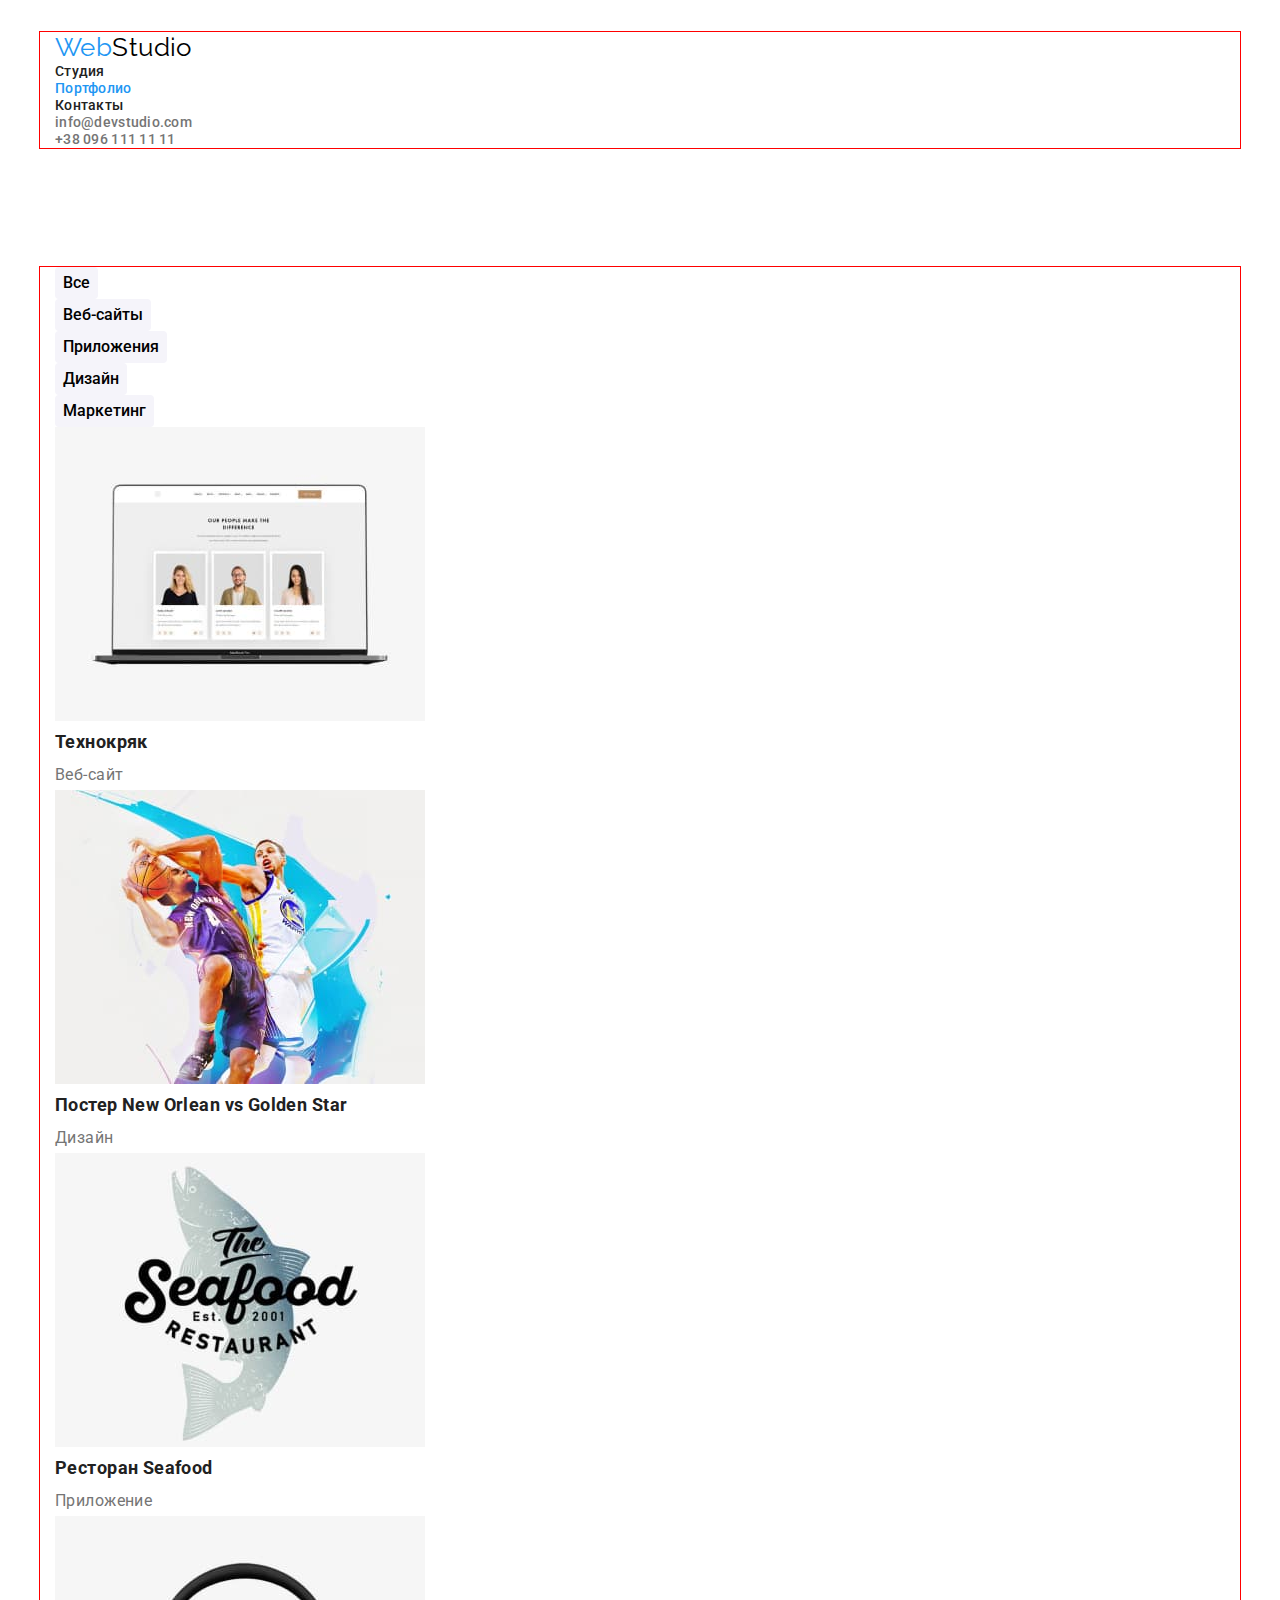
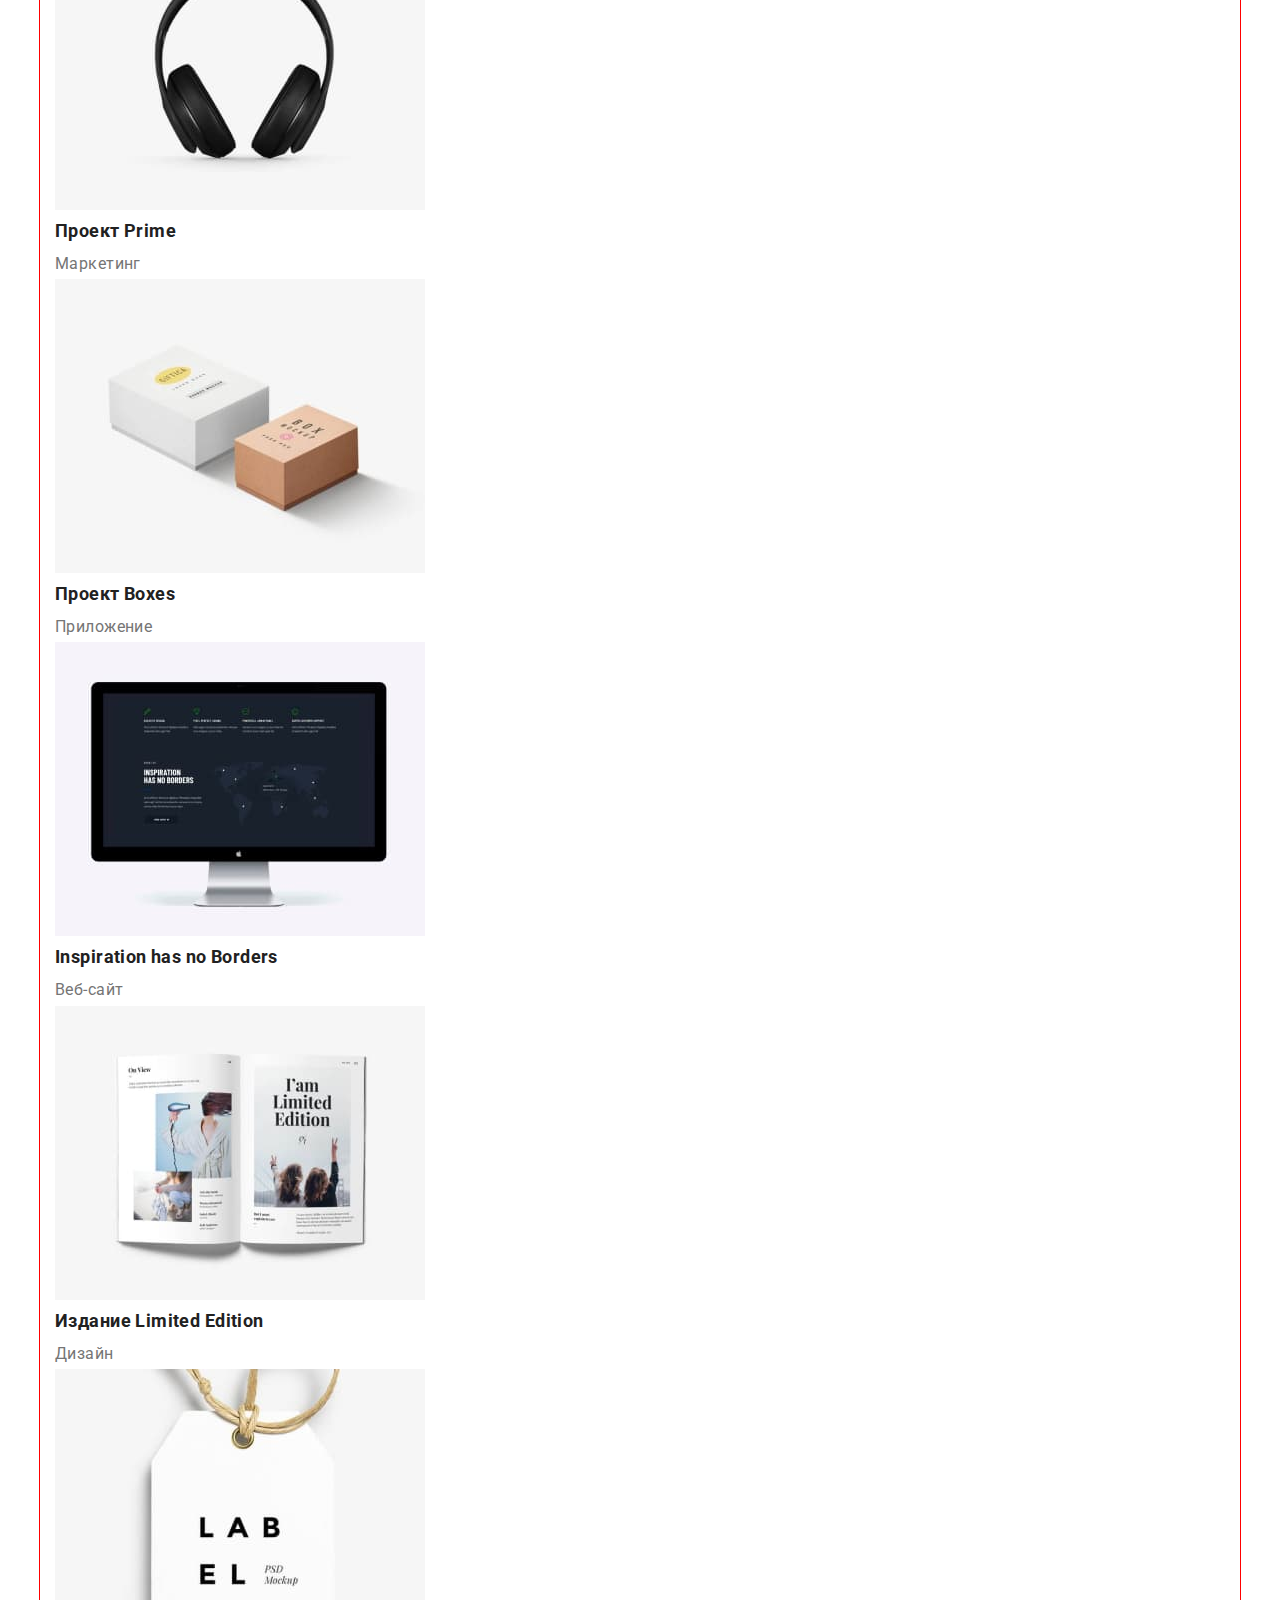
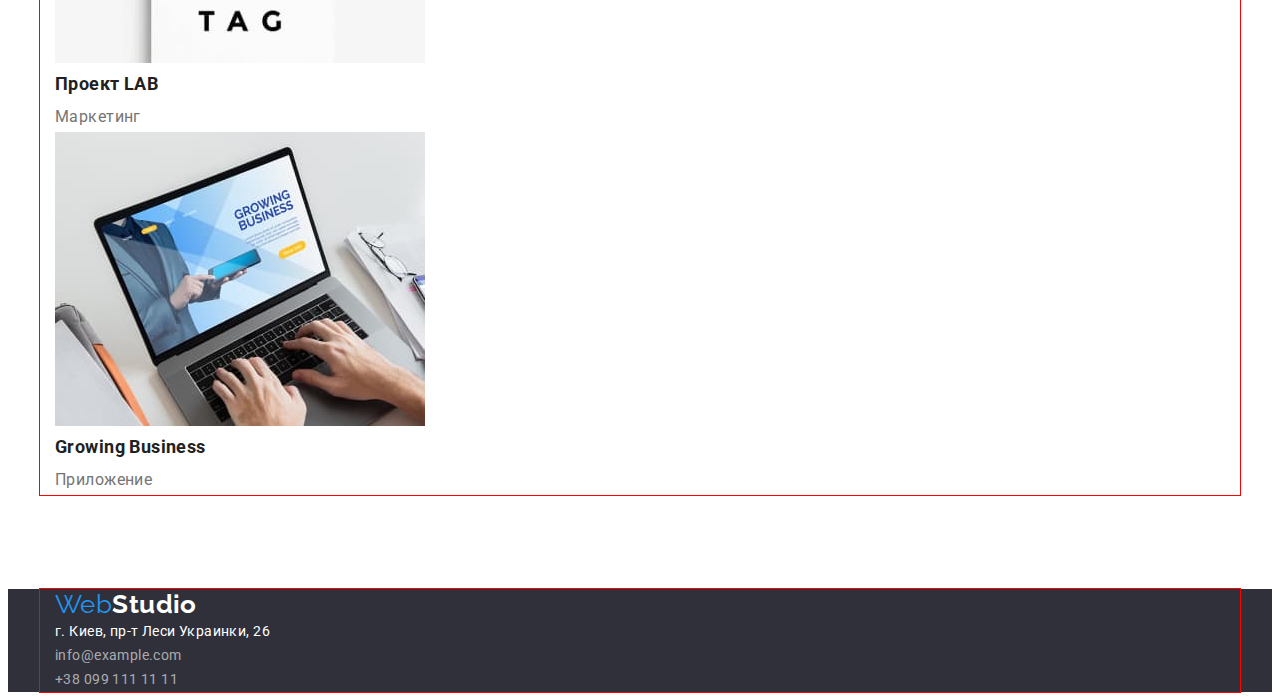
==== portfolio.html @ 579400b7 "added" ====
<!DOCTYPE html>
<html lang="ru">
<head>
    <meta charset="UTF-8">
    <meta http-equiv="X-UA-Compatible" content="IE=edge">
    <meta name="viewport" content="width=device-width, initial-scale=1.0">
    <title>Портфолио</title>
    
<link rel="preconnect" href="https://fonts.googleapis.com">
<link rel="preconnect" href="https://fonts.gstatic.com" crossorigin>
<link href="https://fonts.googleapis.com/css2?family=Raleway:wght@700&family=Roboto:wght@400;500;700;900&display=swap"
    rel="stylesheet">
    <link rel="stylesheet" href="./css/main.css">
</head>
<body>
<header class="header">
    <div class="container">
    <nav>
        <a href="" class="logo" lang="en">Web<span class="logo-link">Studio</span></a>
        <ul class="site-nav">
            <li><a href="./index.html" class="link">Студия</a></li>
            <li><a href="./portfolio.html" class="link current">Портфолио</a></li>
            <li><a href="" class="link">Контакты</a></li>
        </ul>

    </nav>
    <ul class="auth-nav">
        <li><a href="mailto:info@devstudio.com" class="auth-link">info@devstudio.com</a></li>
        <li><a href="tel:++380961111111" class="auth-link">+38 096 111 11 11</a></li>
    </ul>
    </div>
</header>
<main>
  
    <section class="section-page">
        <div class="container">
        <h1 class="portfolio-title">Портфолио</h1>
        <ul class="filtr">
            <li><button type="button" class="link-filtr">Все</button></li>
            <li><button type="button" class="link-filtr">Веб-сайты</button></li>
            <li><button type="button" class="link-filtr">Приложения</button></li>
            <li><button type="button" class="link-filtr">Дизайн</button></li>
            <li><button type="button" class="link-filtr">Маркетинг</button></li>
        </ul>
        <ul class="page-list">
            <li>
                <a href="" class="page-link">
                <img src="./imges/img11.jpg" alt="сайт на монитореы" width="370">
                <h2 class="title-link">Технокряк</h2>
                <p class="page-text">Веб-сайт</p>
                </a>
            </li>

            <li>
                <a href="" class="page-link">
                <img src="./imges/img12.jpg" alt="спортсмены" width="370">
                <h2 class="title-link">Постер New Orlean vs Golden Star</h2>
                <p class="page-text">Дизайн</p>
                </a>
            </li>

            <li>
                <a href="" class="page-link" >
                <img src="./imges/img13.jpg" alt="эмблема" width="370">
                <h2 class="title-link">Ресторан Seafood</h2>
                <p class="page-text">Приложение</p>
                </a>
            </li>

            <li>
                <a href="" class="page-link">
                <img src="./imges/img14.jpg" alt="наушники" width="370">
                <h2 class="title-link">Проект Prime</h2>
                <p class="page-text">Маркетинг</p>
                </a>
            </li>

            <li>
                <a href="" class="page-link">
                <img src="./imges/img15.jpg" alt="коробки" width="370">
                <h2 class="title-link">Проект Boxes</h2>
                <p class="page-text">Приложение</p>
                </a>
            </li>

            <li>
                <a href="" class="page-link">
                <img src="./imges/img16.jpg" alt="темный монитор" width="370">
                <h2 class="title-link">Inspiration has no Borders</h2>
                <p class="page-text">Веб-сайт</p>
            </a>
            </li>

            <li>
                <a href="" class="page-link">
                <img src="./imges/img17.jpg" alt="открытый журнал" width="370">
                <h2 class="title-link">Издание Limited Edition</h2>
                <p class="page-text">Дизайн</p>
                </a>
            </li>

            <li>
                <a href="" class="page-link">
                <img src="./imges/img18.jpg" alt="бирка" width="370">
                <h2 class="title-link">Проект LAB</h2>
                <p class="page-text">Маркетинг</p>
                </a>
            </li>

            <li>
                <a href="" class="page-link">
                <img src="./imges/img19.jpg" alt="ноутбук с проектом" width="370">
                <h2 class="title-link">Growing Business</h2>
                <p class="page-text">Приложение</p>
            </a>
            </li>
        </ul>
        </div>
    </section>
   
</main>
    <footer class="footer">
        <footer class="footer">
            <div class="container">
        <a href="" class="logo" lang="en">Web<span class="logo-linkf">Studio</span></a>
        <address>
            <ul class="">
                <li><a href="https://goo.gl/maps/WqzxTPFfaruGA4N47" class="map">г. Киев, пр-т Леси Украинки, 26</a></li>
                <li><a href="mailto:info@example.com" class="mail">info@example.com</a></li>
                <li><a href="tel:+380991111111" class="tel">+38 099 111 11 11</a></li>
            </ul>
        </address>
            </div>
    </footer>
</body>
</html>
---- css/main.css ----
/*цвет основного текста #212121*/
/*вторичный цвет текста #757575;*/
/*белый #FFFFFF;*/
/*акцент #2196F3;*/
/* вторичный цвет фона #E5E5E5 */
/* цвет фона футера #2F303A*/
:root {
    --pimary-text-color: #212121;
    --title-text-color:#212121;
    --accent-color: #2196F3;
    --primary-bg-color: #FFFFFF;
    --bg-color-button: #F5F4FA;
    --second-color-text:#757575;
    --color-fon-footer:#2F303A;
}
* {
    box-sizing: border-box;
}

body {
   background-color: var(--primary-bg-color);
    font-family: Roboto,sans-serif;
    color:var (--pimary-text-color) ;
    font-size: 14px;
    letter-spacing: 0.03em;
}
p,
h1,
h2,
h3,
h4,
h5,
h6 {
    margin: 0;
}

ul ,ol {
    list-style: none;
    margin: 0;
    padding-left: 0;
}
button {
    cursor: pointer;
}
.container {
    width: 1200px;
    margin: 0 auto;
    padding-left: 15px;
    padding-right: 15px;
    outline: 1px solid red;
}
/*-------heder-----*/
.header {
    padding-top: 24px;
    padding-bottom: 25px;
}
.logo {
    color:var(--accent-color);
    text-decoration: none;
    font-family: Raleway;
    font-family: 'Raleway';
    font-size: 26px;
    line-height: 1.19;
}
.logo-link {
color: #000000;
text-decoration: none;
}
.site-nav .link {
    color:var(--title-text-color) ;
    text-decoration: none;
    font-weight: 500;
    line-height: 1.14;
    letter-spacing: 0.02em;
}
.site-nav .link:hover,
site-nav .link:focus {
    color: var(--accent-color);
}
.link:hover,
.link:focus {
    color:var(--accent-color);
}
.auth-link {
    color:var(--second-color-text) ;
    text-decoration: none;
    font-weight: 500;
    line-height: 1.14;
    letter-spacing: 0.02em;
}
.auth-link:hover,
.auth-link:focus {
color: var(--accent-color);
}
.site-nav .link.current {
    color: var(--accent-color);
}
/* ---hero-------- */
.hero {
    background-color:var(--color-fon-footer);
    color: var(--primary-bg-color);
    text-align: center;
}
.hero-title {
    font-weight: 900;
    font-size: 44px;
    line-height: 1.36;
  
    letter-spacing: 0.06em;
    text-transform: uppercase;
    margin-bottom: 30px;
    padding-top: 200px;
    padding-left: 250px;
    padding-right: 250px;
}
/* -----button----- */
.hero-btn {
    background-color: var(--accent-color);
    color: var(--primary-bg-color);
    border-color: transparent;
    border-radius: 4px;
    font-family: inherit;
    font-weight: 700;
    font-size: 16px;
    line-height: 1.8;
    margin-bottom: 200px;
  
       
 
  
   
}
.hero-btn:hover,
.hero-btn:focus {
background:var(--accent-color) ;
}



/*-------main------*/
.section-one {
    padding-top: 94px;
    padding-bottom: 47px;
}
.feature-list {
    background-color:var(--bg-color-button);
    padding-top: 94px;
    padding-bottom: 94px;
}
.section-about {
    display: none;
    font-weight: 700;
    font-size: 36px;
    line-height:1.17;
    text-align: center;
}
.section-title , .title  {
    color:var(--title-text-color);
    }
.title {
    color: var(--pimary-text-color);
    font-weight: 700;
    font-size: 14px;
    line-height: 1.14;
}  
.title-name {
    color: var(--pimary-text-color);
    font-weight: 500;
    font-size: 16px;
    line-height: 1.19;
    
}

.section-title {
    color: var(--pimary-text-color);
    font-weight: 700;
    font-size: 36px;
    line-height: 1.17;
    text-align: center;
}
.section-subtitle {
    color:var(--second-color-text);
    line-height: 1.71;
}
.section-two {
    padding-top: 47px;
    padding-bottom: 94px;
}
.section-subtitlef {
    color: var(--second-color-text);
    font-size: 16px;
    line-height: 1.19;
}
/*------page2------*/
.portfolio-title {
   display: none;
}
.link-filtr:hover,
.link-filtr:focus {
    background-color: var(--accent-color);
    color: var(--primary-bg-color);
}
.link-filtr {
    background: var(--bg-color-button);
    border-radius: 4px;
    border-color: transparent;
    font-family: inherit;
    font-weight: 500;
    font-size: 16px;
    line-height: 1.63;
}
.page-link {
    text-decoration: none;
}
 .title-link {
    color: var(--pimary-text-color);
    font-weight: 700;
    font-size: 18px;
    line-height: 2;
 }
 .page-text {
    color: var(--second-color-text);
    font-size: 16px;
    line-height: 1.88;
    
 }
 .section-page {
     padding-top: 94px;
     padding-bottom:94px ;
 }
 
/*------footer------*/
.footer {
    background-color: var(--color-fon-footer);
}
.logo-linkf {
    color: var(--primary-bg-color);
    font-weight: 700;
    font-size: 26px;
    line-height:1.19;
}
.map {
    color: var(--primary-bg-color);
    text-decoration: none;
    font-style: normal;
    font-weight: 400;
    font-size: 14px;
    line-height: 1.71;
}
.mail, .tel {
    color: rgba(255, 255, 255, 0.6);
    text-decoration: none;
    font-style: normal;
    font-weight: 400;
    font-size: 14px;
    line-height: 1.71;
}   
.mail:hover, 
.mail:focus {
 color: var(--accent-color);
}
.tel:hover,
.tel:focus {
color: var(--accent-color);
}
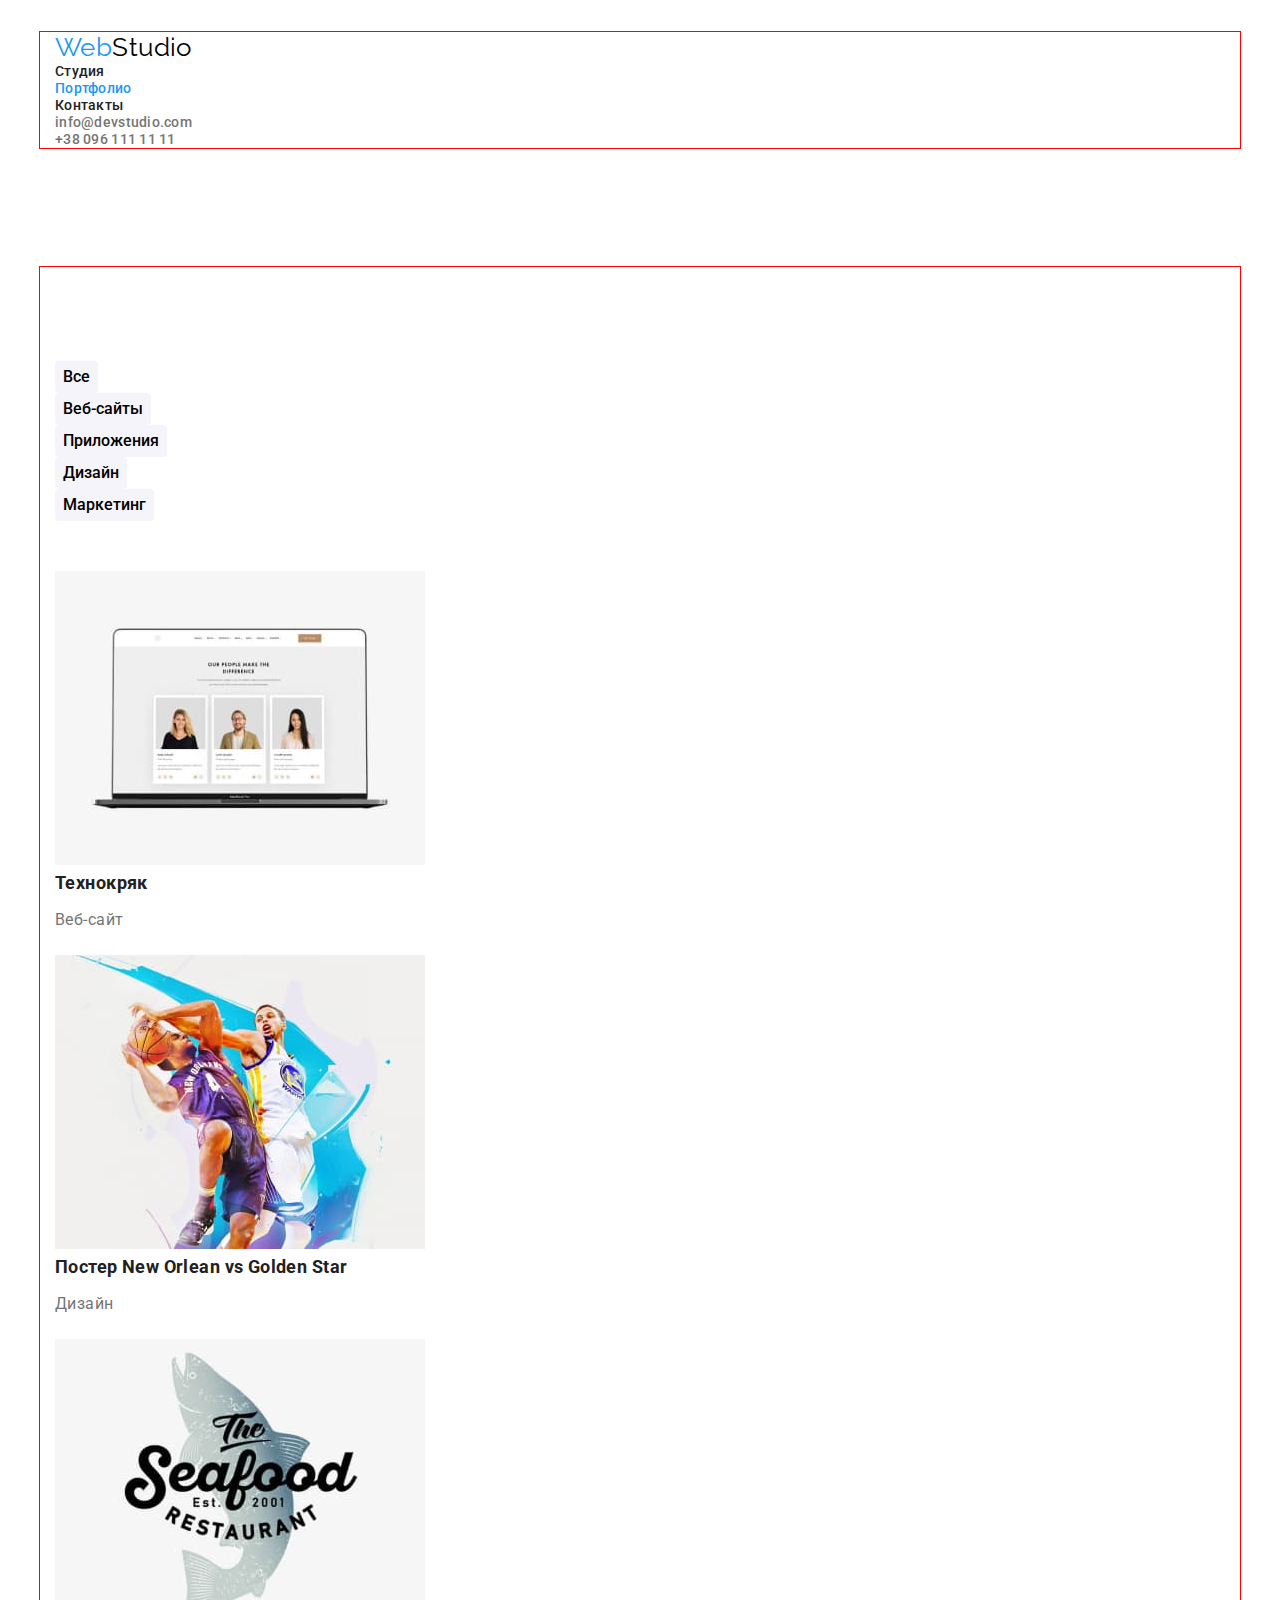
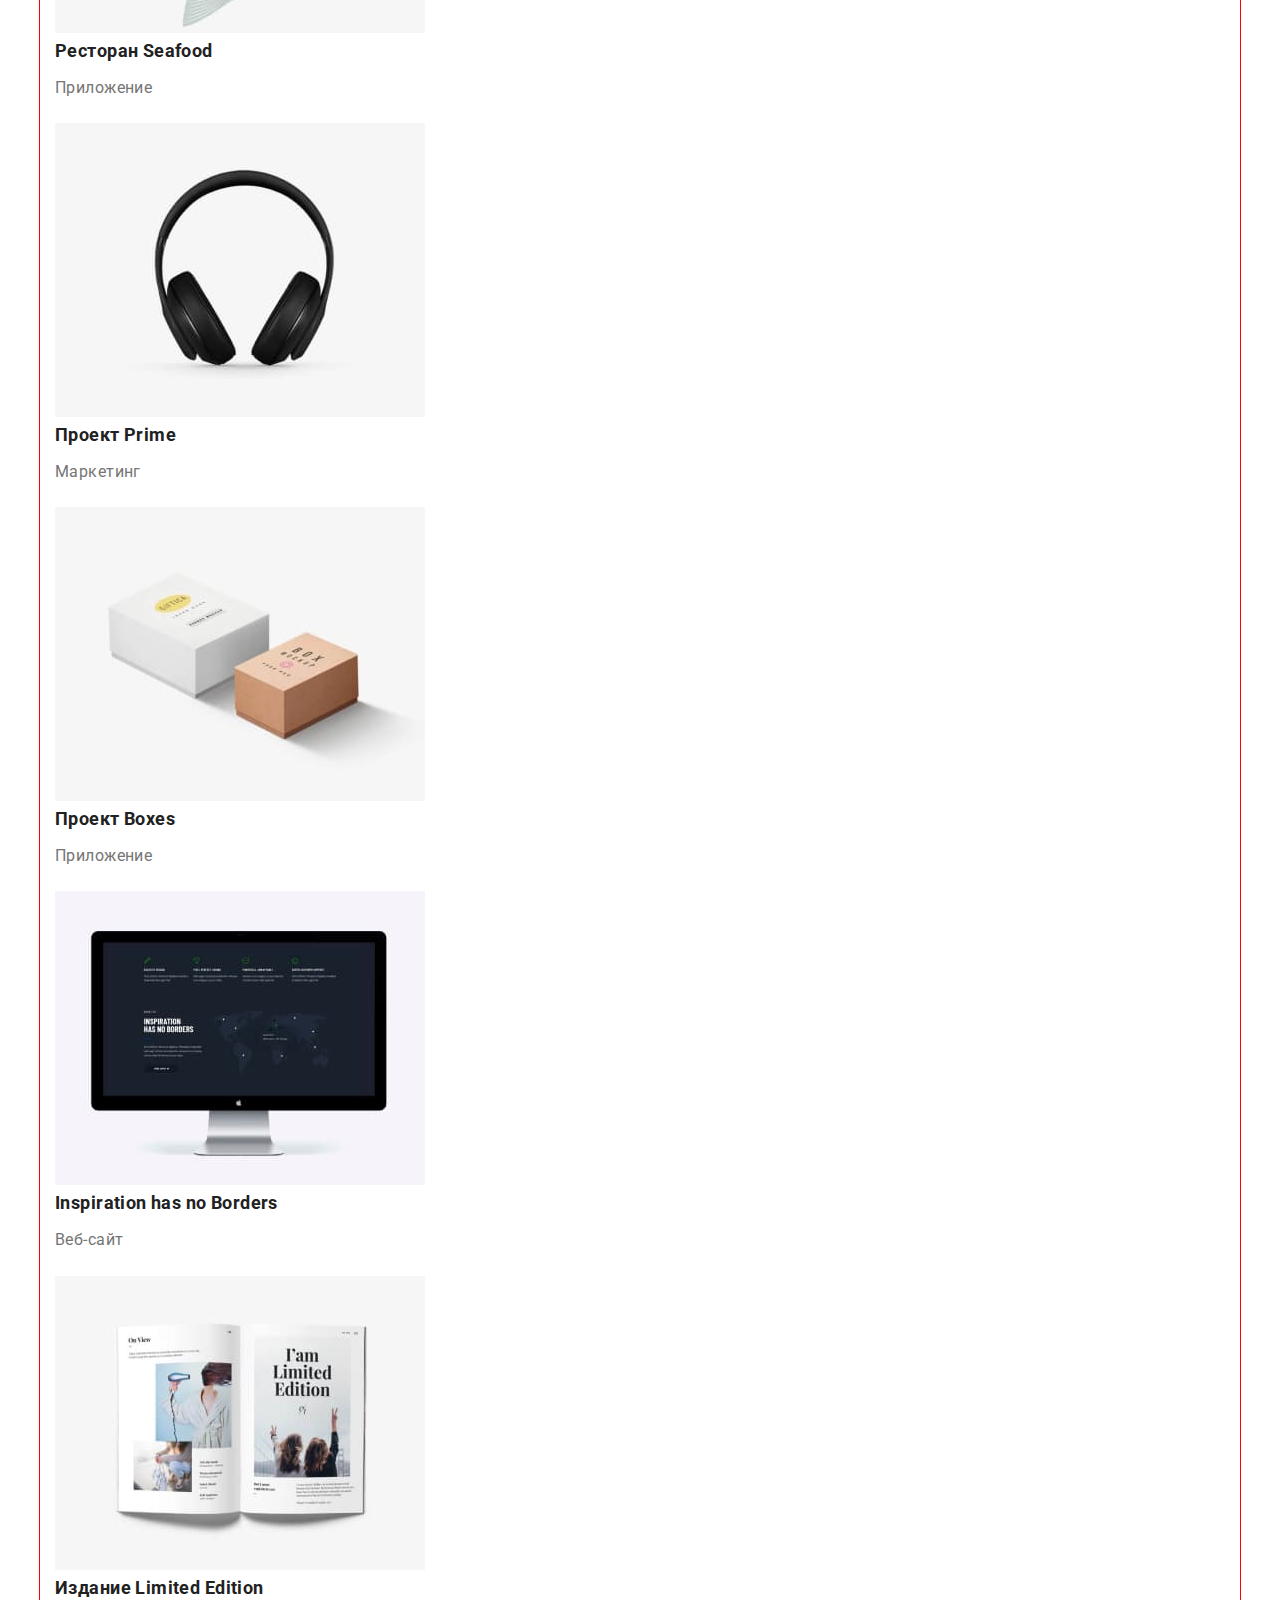
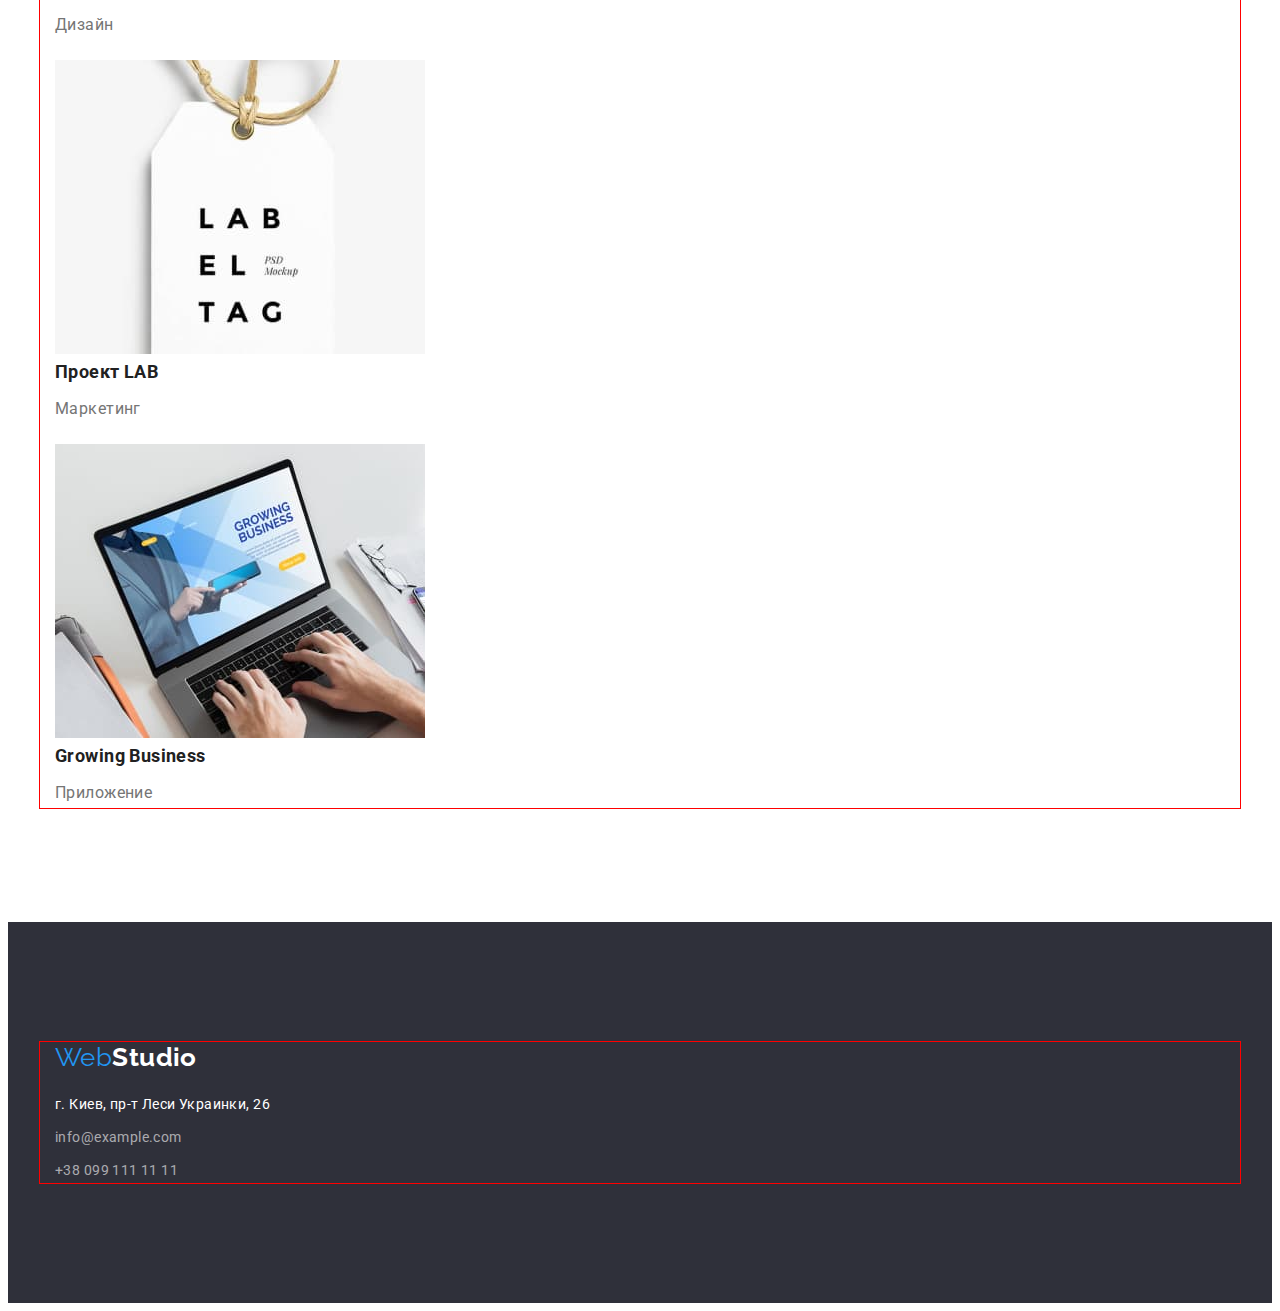
==== commit 0ec04714: "added only div" ====
--- a/portfolio.html
+++ b/portfolio.html
@@ -1,136 +1,141 @@
 <!DOCTYPE html>
 <html lang="ru">
+
 <head>
     <meta charset="UTF-8">
     <meta http-equiv="X-UA-Compatible" content="IE=edge">
     <meta name="viewport" content="width=device-width, initial-scale=1.0">
     <title>Портфолио</title>
-    
-<link rel="preconnect" href="https://fonts.googleapis.com">
-<link rel="preconnect" href="https://fonts.gstatic.com" crossorigin>
-<link href="https://fonts.googleapis.com/css2?family=Raleway:wght@700&family=Roboto:wght@400;500;700;900&display=swap"
-    rel="stylesheet">
+
+    <link rel="preconnect" href="https://fonts.googleapis.com">
+    <link rel="preconnect" href="https://fonts.gstatic.com" crossorigin>
+    <link
+        href="https://fonts.googleapis.com/css2?family=Raleway:wght@700&family=Roboto:wght@400;500;700;900&display=swap"
+        rel="stylesheet">
     <link rel="stylesheet" href="./css/main.css">
 </head>
+
 <body>
-<header class="header">
-    <div class="container">
-    <nav>
-        <a href="" class="logo" lang="en">Web<span class="logo-link">Studio</span></a>
-        <ul class="site-nav">
-            <li><a href="./index.html" class="link">Студия</a></li>
-            <li><a href="./portfolio.html" class="link current">Портфолио</a></li>
-            <li><a href="" class="link">Контакты</a></li>
-        </ul>
+    <header class="header">
+        <div class="container">
+            <nav>
+                <a href="" class="logo" lang="en">Web<span class="logo-link">Studio</span></a>
+                <ul class="site-nav">
+                    <li><a href="./index.html" class="link">Студия</a></li>
+                    <li><a href="./portfolio.html" class="link current">Портфолио</a></li>
+                    <li><a href="" class="link">Контакты</a></li>
+                </ul>
 
-    </nav>
-    <ul class="auth-nav">
-        <li><a href="mailto:info@devstudio.com" class="auth-link">info@devstudio.com</a></li>
-        <li><a href="tel:++380961111111" class="auth-link">+38 096 111 11 11</a></li>
-    </ul>
-    </div>
-</header>
-<main>
-  
-    <section class="section-page">
-        <div class="container">
-        <h1 class="portfolio-title">Портфолио</h1>
-        <ul class="filtr">
-            <li><button type="button" class="link-filtr">Все</button></li>
-            <li><button type="button" class="link-filtr">Веб-сайты</button></li>
-            <li><button type="button" class="link-filtr">Приложения</button></li>
-            <li><button type="button" class="link-filtr">Дизайн</button></li>
-            <li><button type="button" class="link-filtr">Маркетинг</button></li>
-        </ul>
-        <ul class="page-list">
-            <li>
-                <a href="" class="page-link">
-                <img src="./imges/img11.jpg" alt="сайт на монитореы" width="370">
-                <h2 class="title-link">Технокряк</h2>
-                <p class="page-text">Веб-сайт</p>
-                </a>
-            </li>
+            </nav>
+            <ul class="auth-nav">
+                <li><a href="mailto:info@devstudio.com" class="auth-link">info@devstudio.com</a></li>
+                <li><a href="tel:++380961111111" class="auth-link">+38 096 111 11 11</a></li>
+            </ul>
+        </div>
+    </header>
+    <main>
 
-            <li>
-                <a href="" class="page-link">
-                <img src="./imges/img12.jpg" alt="спортсмены" width="370">
-                <h2 class="title-link">Постер New Orlean vs Golden Star</h2>
-                <p class="page-text">Дизайн</p>
-                </a>
-            </li>
+        <section class="section-page">
+            <div class="container">
+                <h1 class="portfolio-title">Портфолио</h1>
+                <ul class="filtr">
+                    <li><button type="button" class="link-filtr">Все</button></li>
+                    <li><button type="button" class="link-filtr">Веб-сайты</button></li>
+                    <li><button type="button" class="link-filtr">Приложения</button></li>
+                    <li><button type="button" class="link-filtr">Дизайн</button></li>
+                    <li><button type="button" class="link-filtr">Маркетинг</button></li>
+                </ul>
+                <ul class="page-list">
+                    <li>
+                        <a href="" class="page-link">
+                            <img src="./imges/img11.jpg" alt="сайт на монитореы" width="370">
+                            <h2 class="title-link">Технокряк</h2>
+                            <p class="page-text">Веб-сайт</p>
+                        </a>
+                    </li>
 
-            <li>
-                <a href="" class="page-link" >
-                <img src="./imges/img13.jpg" alt="эмблема" width="370">
-                <h2 class="title-link">Ресторан Seafood</h2>
-                <p class="page-text">Приложение</p>
-                </a>
-            </li>
+                    <li>
+                        <a href="" class="page-link">
+                            <img src="./imges/img12.jpg" alt="спортсмены" width="370">
+                            <h2 class="title-link">Постер New Orlean vs Golden Star</h2>
+                            <p class="page-text">Дизайн</p>
+                        </a>
+                    </li>
 
-            <li>
-                <a href="" class="page-link">
-                <img src="./imges/img14.jpg" alt="наушники" width="370">
-                <h2 class="title-link">Проект Prime</h2>
-                <p class="page-text">Маркетинг</p>
-                </a>
-            </li>
+                    <li>
+                        <a href="" class="page-link">
+                            <img src="./imges/img13.jpg" alt="эмблема" width="370">
+                            <h2 class="title-link">Ресторан Seafood</h2>
+                            <p class="page-text">Приложение</p>
+                        </a>
+                    </li>
 
-            <li>
-                <a href="" class="page-link">
-                <img src="./imges/img15.jpg" alt="коробки" width="370">
-                <h2 class="title-link">Проект Boxes</h2>
-                <p class="page-text">Приложение</p>
-                </a>
-            </li>
+                    <li>
+                        <a href="" class="page-link">
+                            <img src="./imges/img14.jpg" alt="наушники" width="370">
+                            <h2 class="title-link">Проект Prime</h2>
+                            <p class="page-text">Маркетинг</p>
+                        </a>
+                    </li>
 
-            <li>
-                <a href="" class="page-link">
-                <img src="./imges/img16.jpg" alt="темный монитор" width="370">
-                <h2 class="title-link">Inspiration has no Borders</h2>
-                <p class="page-text">Веб-сайт</p>
-            </a>
-            </li>
+                    <li>
+                        <a href="" class="page-link">
+                            <img src="./imges/img15.jpg" alt="коробки" width="370">
+                            <h2 class="title-link">Проект Boxes</h2>
+                            <p class="page-text">Приложение</p>
+                        </a>
+                    </li>
 
-            <li>
-                <a href="" class="page-link">
-                <img src="./imges/img17.jpg" alt="открытый журнал" width="370">
-                <h2 class="title-link">Издание Limited Edition</h2>
-                <p class="page-text">Дизайн</p>
-                </a>
-            </li>
+                    <li>
+                        <a href="" class="page-link">
+                            <img src="./imges/img16.jpg" alt="темный монитор" width="370">
+                            <h2 class="title-link">Inspiration has no Borders</h2>
+                            <p class="page-text">Веб-сайт</p>
+                        </a>
+                    </li>
 
-            <li>
-                <a href="" class="page-link">
-                <img src="./imges/img18.jpg" alt="бирка" width="370">
-                <h2 class="title-link">Проект LAB</h2>
-                <p class="page-text">Маркетинг</p>
-                </a>
-            </li>
+                    <li>
+                        <a href="" class="page-link">
+                            <img src="./imges/img17.jpg" alt="открытый журнал" width="370">
+                            <h2 class="title-link">Издание Limited Edition</h2>
+                            <p class="page-text">Дизайн</p>
+                        </a>
+                    </li>
 
-            <li>
-                <a href="" class="page-link">
-                <img src="./imges/img19.jpg" alt="ноутбук с проектом" width="370">
-                <h2 class="title-link">Growing Business</h2>
-                <p class="page-text">Приложение</p>
-            </a>
-            </li>
-        </ul>
-        </div>
-    </section>
-   
-</main>
+                    <li>
+                        <a href="" class="page-link">
+                            <img src="./imges/img18.jpg" alt="бирка" width="370">
+                            <h2 class="title-link">Проект LAB</h2>
+                            <p class="page-text">Маркетинг</p>
+                        </a>
+                    </li>
+
+                    <li>
+                        <a href="" class="page-link">
+                            <img src="./imges/img19.jpg" alt="ноутбук с проектом" width="370">
+                            <h2 class="title-link">Growing Business</h2>
+                            <p class="page-text">Приложение</p>
+                        </a>
+                    </li>
+                </ul>
+            </div>
+        </section>
+
+    </main>
     <footer class="footer">
         <footer class="footer">
             <div class="container">
-        <a href="" class="logo" lang="en">Web<span class="logo-linkf">Studio</span></a>
-        <address>
-            <ul class="">
-                <li><a href="https://goo.gl/maps/WqzxTPFfaruGA4N47" class="map">г. Киев, пр-т Леси Украинки, 26</a></li>
-                <li><a href="mailto:info@example.com" class="mail">info@example.com</a></li>
-                <li><a href="tel:+380991111111" class="tel">+38 099 111 11 11</a></li>
-            </ul>
-        </address>
+                <a href="" class="logo" lang="en">Web<span class="logo-linkf">Studio</span></a>
+                <address>
+                    <ul class="">
+                        <li><a href="https://goo.gl/maps/WqzxTPFfaruGA4N47" class="map">г. Киев, пр-т Леси Украинки,
+                                26</a></li>
+                        <li><a href="mailto:info@example.com" class="mail">info@example.com</a></li>
+                        <li><a href="tel:+380991111111" class="tel">+38 099 111 11 11</a></li>
+                    </ul>
+                </address>
             </div>
-    </footer>
+        </footer>
 </body>
+
 </html>--- a/css/main.css
+++ b/css/main.css
@@ -6,24 +6,26 @@
 /* цвет фона футера #2F303A*/
 :root {
     --pimary-text-color: #212121;
-    --title-text-color:#212121;
+    --title-text-color: #212121;
     --accent-color: #2196F3;
     --primary-bg-color: #FFFFFF;
     --bg-color-button: #F5F4FA;
-    --second-color-text:#757575;
-    --color-fon-footer:#2F303A;
-}
+    --second-color-text: #757575;
+    --color-fon-footer: #2F303A;
+}
+
 * {
     box-sizing: border-box;
 }
 
 body {
-   background-color: var(--primary-bg-color);
-    font-family: Roboto,sans-serif;
-    color:var (--pimary-text-color) ;
+    background-color: var(--primary-bg-color);
+    font-family: Roboto, sans-serif;
+    color: var (--pimary-text-color);
     font-size: 14px;
     letter-spacing: 0.03em;
 }
+
 p,
 h1,
 h2,
@@ -34,14 +36,21 @@
     margin: 0;
 }
 
-ul ,ol {
+ul,
+ol {
     list-style: none;
     margin: 0;
     padding-left: 0;
 }
+
 button {
     cursor: pointer;
 }
+
+img {
+    display: block;
+}
+
 .container {
     width: 1200px;
     margin: 0 auto;
@@ -49,63 +58,74 @@
     padding-right: 15px;
     outline: 1px solid red;
 }
+
 /*-------heder-----*/
 .header {
     padding-top: 24px;
     padding-bottom: 25px;
 }
+
 .logo {
-    color:var(--accent-color);
+    color: var(--accent-color);
     text-decoration: none;
     font-family: Raleway;
     font-family: 'Raleway';
     font-size: 26px;
     line-height: 1.19;
 }
+
 .logo-link {
-color: #000000;
-text-decoration: none;
-}
+    color: #000000;
+    text-decoration: none;
+}
+
 .site-nav .link {
-    color:var(--title-text-color) ;
+    color: var(--title-text-color);
     text-decoration: none;
     font-weight: 500;
     line-height: 1.14;
     letter-spacing: 0.02em;
 }
+
 .site-nav .link:hover,
 site-nav .link:focus {
     color: var(--accent-color);
 }
+
 .link:hover,
 .link:focus {
-    color:var(--accent-color);
-}
+    color: var(--accent-color);
+}
+
 .auth-link {
-    color:var(--second-color-text) ;
+    color: var(--second-color-text);
     text-decoration: none;
     font-weight: 500;
     line-height: 1.14;
     letter-spacing: 0.02em;
 }
+
 .auth-link:hover,
 .auth-link:focus {
-color: var(--accent-color);
-}
+    color: var(--accent-color);
+}
+
 .site-nav .link.current {
     color: var(--accent-color);
 }
+
 /* ---hero-------- */
 .hero {
-    background-color:var(--color-fon-footer);
+    background-color: var(--color-fon-footer);
     color: var(--primary-bg-color);
     text-align: center;
 }
+
 .hero-title {
     font-weight: 900;
     font-size: 44px;
     line-height: 1.36;
-  
+
     letter-spacing: 0.06em;
     text-transform: uppercase;
     margin-bottom: 30px;
@@ -113,6 +133,7 @@
     padding-left: 250px;
     padding-right: 250px;
 }
+
 /* -----button----- */
 .hero-btn {
     background-color: var(--accent-color);
@@ -124,15 +145,17 @@
     font-size: 16px;
     line-height: 1.8;
     margin-bottom: 200px;
-  
-       
- 
-  
-   
-}
+
+
+
+
+
+
+}
+
 .hero-btn:hover,
 .hero-btn:focus {
-background:var(--accent-color) ;
+    background: var(--accent-color);
 }
 
 
@@ -142,33 +165,46 @@
     padding-top: 94px;
     padding-bottom: 47px;
 }
+
 .feature-list {
-    background-color:var(--bg-color-button);
+    background-color: var(--bg-color-button);
     padding-top: 94px;
     padding-bottom: 94px;
 }
+
 .section-about {
     display: none;
     font-weight: 700;
     font-size: 36px;
-    line-height:1.17;
+    line-height: 1.17;
     text-align: center;
 }
-.section-title , .title  {
-    color:var(--title-text-color);
-    }
+
+.section-title,
+.title {
+    color: var(--title-text-color);
+    margin-bottom: 50px;
+}
+
 .title {
     color: var(--pimary-text-color);
     font-weight: 700;
     font-size: 14px;
     line-height: 1.14;
-}  
+    margin-bottom: 10px;
+}
+
 .title-name {
     color: var(--pimary-text-color);
     font-weight: 500;
     font-size: 16px;
     line-height: 1.19;
-    
+    margin-bottom: 10px;
+}
+
+.coommand-name {
+    text-align: center;
+    padding: 30px 70px;
 }
 
 .section-title {
@@ -178,28 +214,39 @@
     line-height: 1.17;
     text-align: center;
 }
+
 .section-subtitle {
-    color:var(--second-color-text);
+    color: var(--second-color-text);
     line-height: 1.71;
 }
+
 .section-two {
     padding-top: 47px;
     padding-bottom: 94px;
 }
+
 .section-subtitlef {
     color: var(--second-color-text);
     font-size: 16px;
     line-height: 1.19;
 }
+
 /*------page2------*/
 .portfolio-title {
-   display: none;
-}
+    display: none;
+}
+
 .link-filtr:hover,
 .link-filtr:focus {
     background-color: var(--accent-color);
     color: var(--primary-bg-color);
 }
+
+.filtr {
+    padding-top: 94px;
+    margin-bottom: 50px;
+}
+
 .link-filtr {
     background: var(--bg-color-button);
     border-radius: 4px;
@@ -208,37 +255,55 @@
     font-weight: 500;
     font-size: 16px;
     line-height: 1.63;
-}
+    display: block;
+
+
+}
+
 .page-link {
     text-decoration: none;
-}
- .title-link {
+    width: 370px;
+    height: 404px;
+    margin-bottom: 30px;
+}
+
+.title-link {
     color: var(--pimary-text-color);
     font-weight: 700;
     font-size: 18px;
     line-height: 2;
- }
- .page-text {
+    margin-bottom: 4px;
+}
+
+.page-text {
     color: var(--second-color-text);
     font-size: 16px;
     line-height: 1.88;
-    
- }
- .section-page {
-     padding-top: 94px;
-     padding-bottom:94px ;
- }
- 
+    margin-bottom: 20px;
+
+}
+
+.section-page {
+    padding-top: 94px;
+    padding-bottom: 94px;
+}
+
 /*------footer------*/
 .footer {
     background-color: var(--color-fon-footer);
-}
+    padding-top: 60px;
+    padding-bottom: 60px;
+}
+
 .logo-linkf {
     color: var(--primary-bg-color);
     font-weight: 700;
     font-size: 26px;
-    line-height:1.19;
-}
+    line-height: 1.19;
+    display: inline-block;
+    margin-bottom: 20px;
+}
+
 .map {
     color: var(--primary-bg-color);
     text-decoration: none;
@@ -246,20 +311,32 @@
     font-weight: 400;
     font-size: 14px;
     line-height: 1.71;
-}
-.mail, .tel {
+    display: block;
+    margin-bottom: 9px;
+}
+
+.mail {
+    display: block;
+    margin-bottom: 9px;
+}
+
+.mail,
+.tel {
     color: rgba(255, 255, 255, 0.6);
     text-decoration: none;
     font-style: normal;
     font-weight: 400;
     font-size: 14px;
     line-height: 1.71;
-}   
-.mail:hover, 
+
+}
+
+.mail:hover,
 .mail:focus {
- color: var(--accent-color);
-}
+    color: var(--accent-color);
+}
+
 .tel:hover,
 .tel:focus {
-color: var(--accent-color);
+    color: var(--accent-color);
 }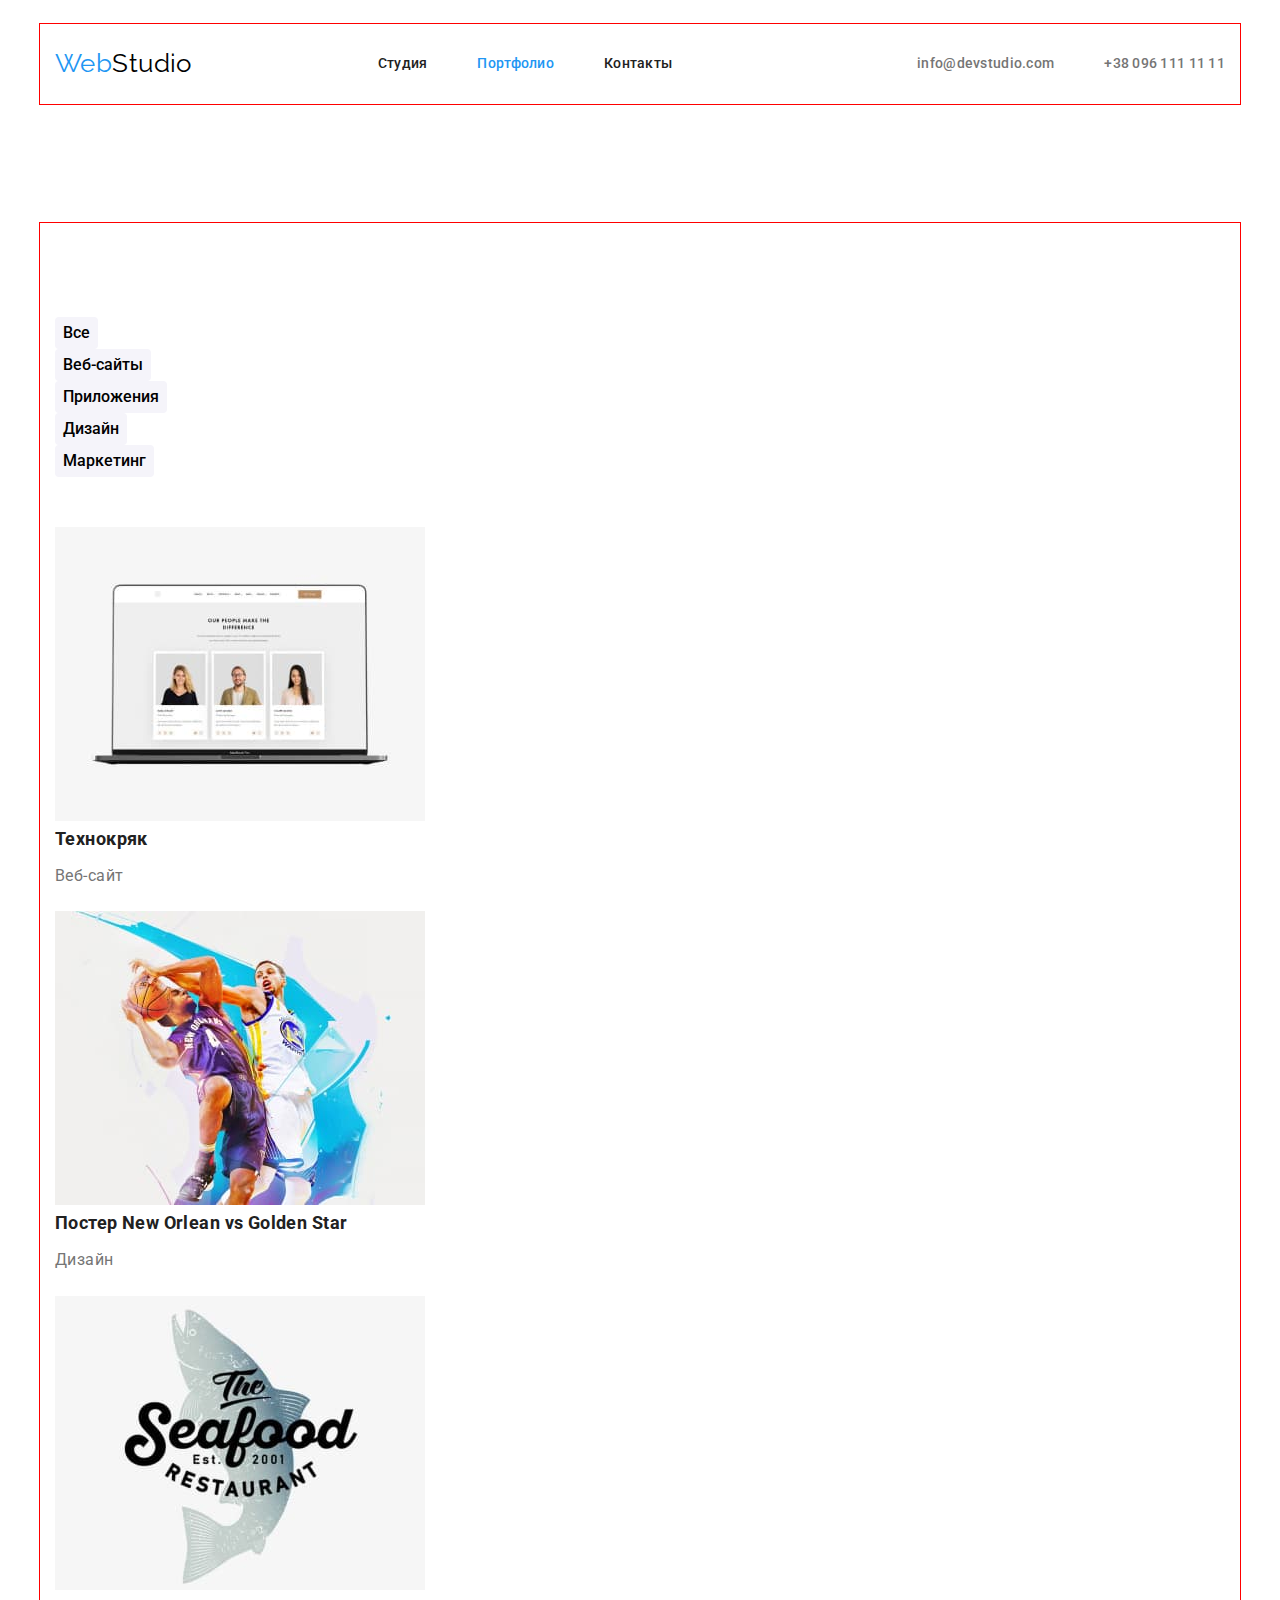
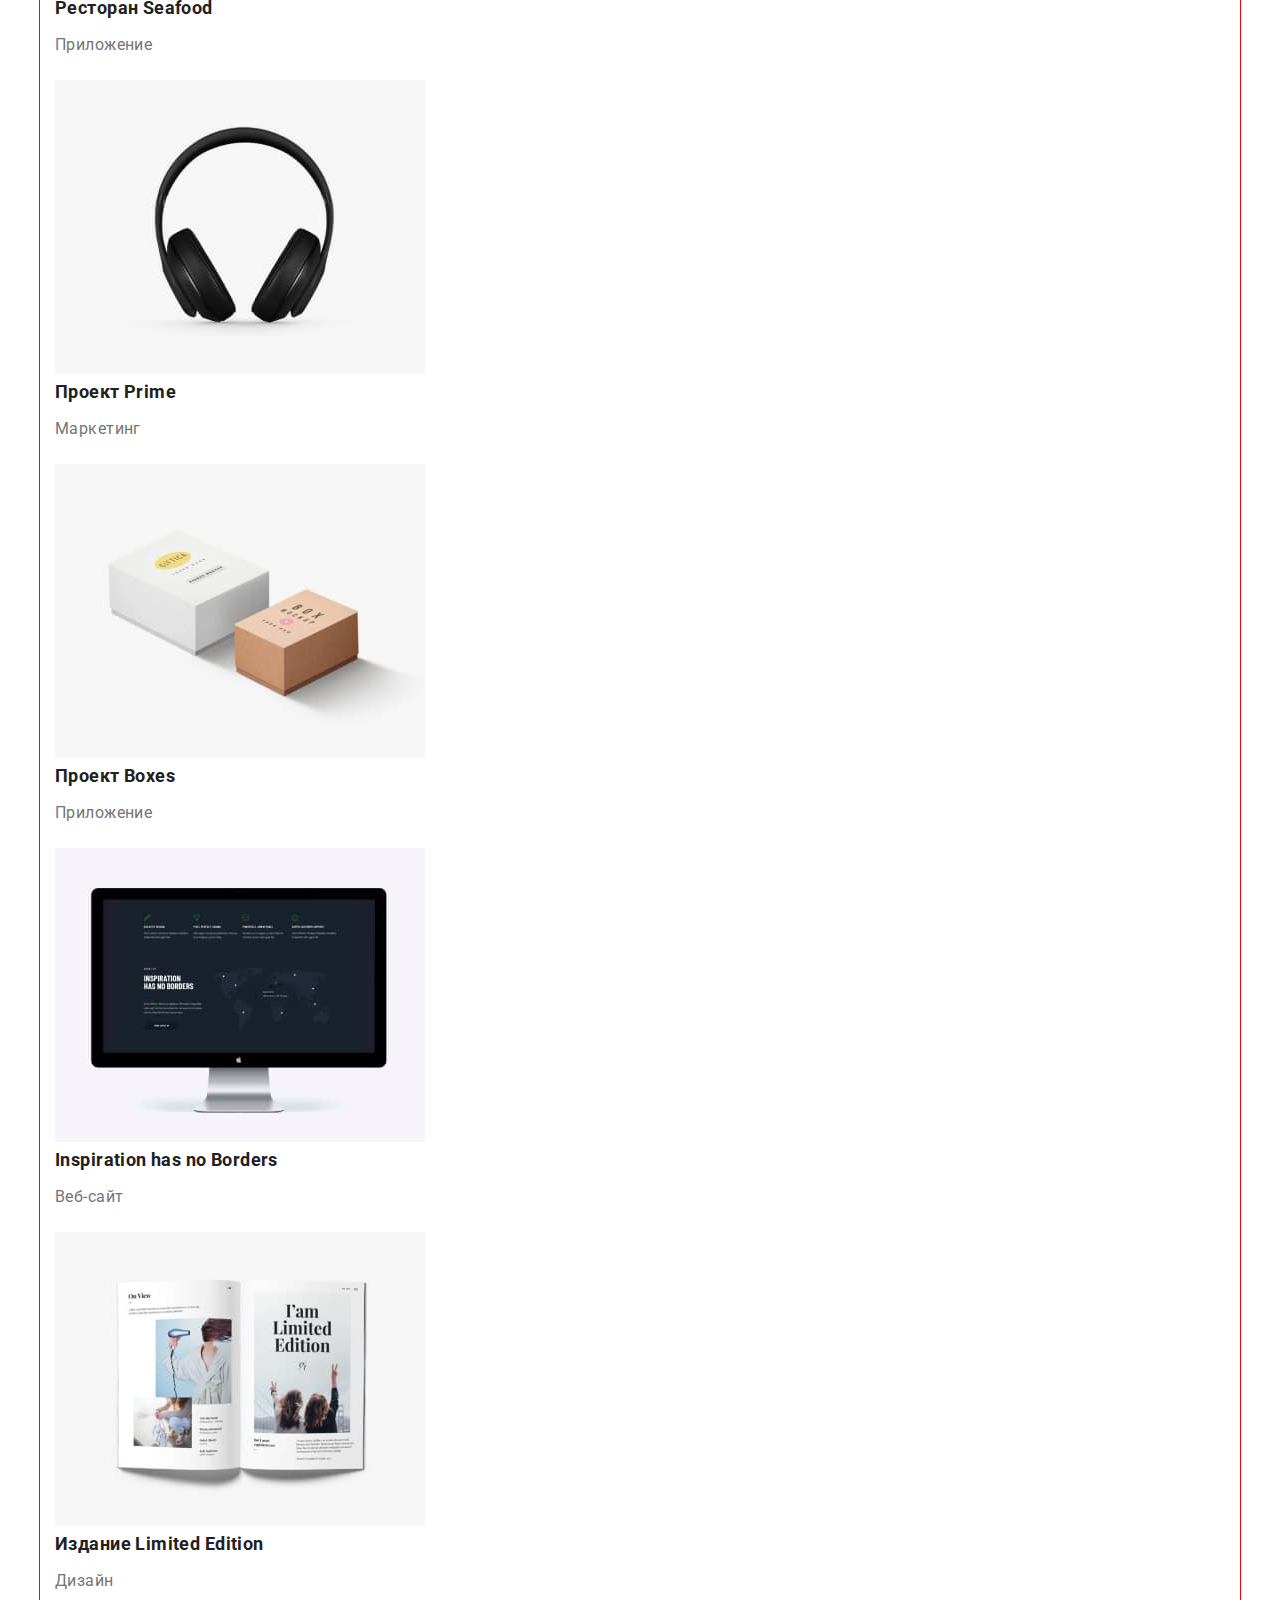
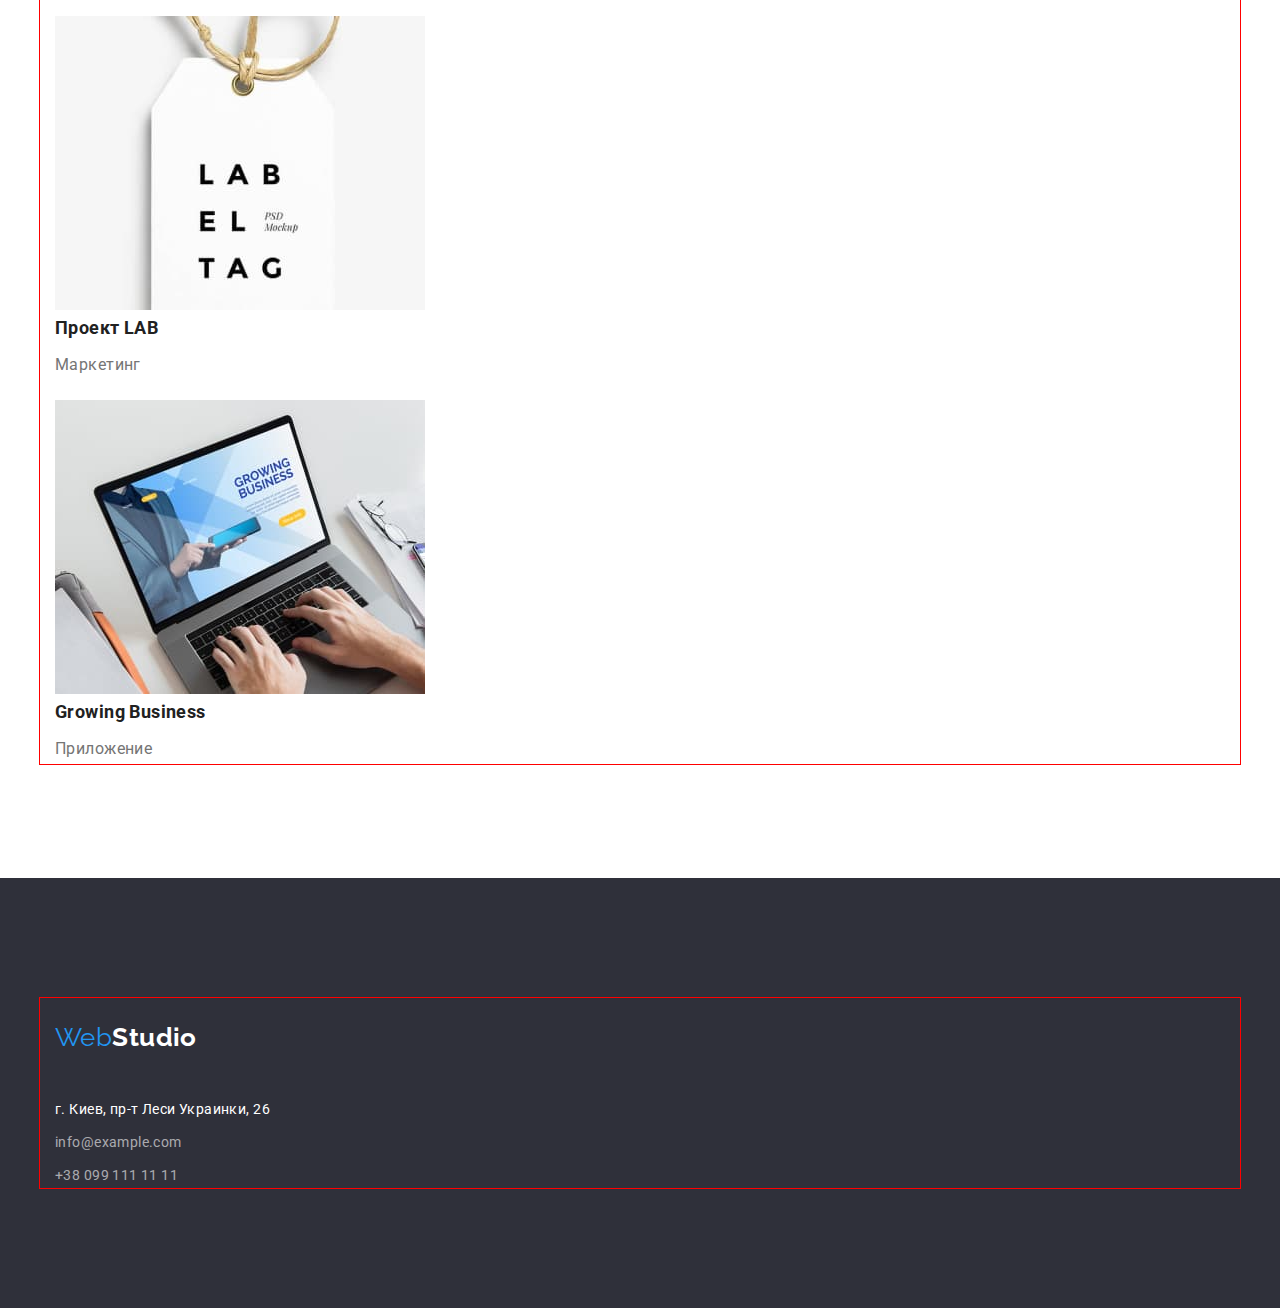
==== commit 383a08e4: "added first page" ====
--- a/portfolio.html
+++ b/portfolio.html
@@ -9,28 +9,33 @@
 
     <link rel="preconnect" href="https://fonts.googleapis.com">
     <link rel="preconnect" href="https://fonts.gstatic.com" crossorigin>
-    <link
-        href="https://fonts.googleapis.com/css2?family=Raleway:wght@700&family=Roboto:wght@400;500;700;900&display=swap"
-        rel="stylesheet">
+    <link href="https://fonts.googleapis.com/css2?family=Raleway:wght@700&family=Roboto:wght@400;500;700;900&display=swap"
+         rel="stylesheet">
+    <link rel="stylesheet" href="https://cdnjs.cloudflare.com/ajax/libs/modern-normalize/1.1.0/modern-normalize.min.css">
+
     <link rel="stylesheet" href="./css/main.css">
 </head>
 
 <body>
     <header class="header">
+        
         <div class="container">
-            <nav>
+          
+            <nav class="main-nav">
                 <a href="" class="logo" lang="en">Web<span class="logo-link">Studio</span></a>
                 <ul class="site-nav">
-                    <li><a href="./index.html" class="link">Студия</a></li>
-                    <li><a href="./portfolio.html" class="link current">Портфолио</a></li>
-                    <li><a href="" class="link">Контакты</a></li>
+                    <li class="item"><a href="./index.html" class="link">Студия</a></li>
+                    <li class="item"><a href="./portfolio.html" class="link current">Портфолио</a></li>
+                    <li class="item"><a href="" class="link">Контакты</a></li>
                 </ul>
 
             </nav>
+            <div class="header-connect">
             <ul class="auth-nav">
-                <li><a href="mailto:info@devstudio.com" class="auth-link">info@devstudio.com</a></li>
-                <li><a href="tel:++380961111111" class="auth-link">+38 096 111 11 11</a></li>
+                <li class="item"><a href="mailto:info@devstudio.com" class="auth-link">info@devstudio.com</a></li>
+                <li class="item"><a href="tel:++380961111111" class="auth-link">+38 096 111 11 11</a></li>
             </ul>
+            </div>
         </div>
     </header>
     <main>
--- a/css/main.css
+++ b/css/main.css
@@ -12,6 +12,7 @@
     --bg-color-button: #F5F4FA;
     --second-color-text: #757575;
     --color-fon-footer: #2F303A;
+    --color-logo-second: #000000;
 }
 
 * {
@@ -63,9 +64,22 @@
 .header {
     padding-top: 24px;
     padding-bottom: 25px;
+    
+}
+.header .container {
+    display: flex;
+    align-items: center;
+}
+.main-nav {
+    display:flex;
 }
 
 .logo {
+    display: inline-block;
+    margin-right: 93px;
+    padding-top:24px ;
+    padding-bottom:25px ;
+
     color: var(--accent-color);
     text-decoration: none;
     font-family: Raleway;
@@ -75,11 +89,21 @@
 }
 
 .logo-link {
-    color: #000000;
-    text-decoration: none;
-}
-
+    display: inline-block;
+    margin-right: 93px;
+
+    color: var(--color-logo-second);
+    text-decoration: none;
+}
+.site-nav {
+    display: flex;
+    
+}
 .site-nav .link {
+    display: block;
+    padding-top: 32px;
+    padding-bottom: 32px;
+
     color: var(--title-text-color);
     text-decoration: none;
     font-weight: 500;
@@ -98,12 +122,18 @@
 }
 
 .auth-link {
+    display: block;
     color: var(--second-color-text);
     text-decoration: none;
     font-weight: 500;
     line-height: 1.14;
     letter-spacing: 0.02em;
 }
+.auth-nav {
+    display: flex;
+    
+}
+
 
 .auth-link:hover,
 .auth-link:focus {
@@ -113,7 +143,12 @@
 .site-nav .link.current {
     color: var(--accent-color);
 }
-
+.header-connect {
+    margin-left: auto;
+}
+.item:not(:last-child) {
+    margin-right: 50px;
+}
 /* ---hero-------- */
 .hero {
     background-color: var(--color-fon-footer);
@@ -122,20 +157,24 @@
 }
 
 .hero-title {
-    font-weight: 900;
-    font-size: 44px;
-    line-height: 1.36;
-
-    letter-spacing: 0.06em;
-    text-transform: uppercase;
     margin-bottom: 30px;
     padding-top: 200px;
     padding-left: 250px;
     padding-right: 250px;
+
+    font-weight: 900;
+    font-size: 44px;
+    line-height: 1.36;
+    letter-spacing: 0.06em;
+    text-transform: uppercase;
+
+    
 }
 
 /* -----button----- */
 .hero-btn {
+    margin-bottom: 200px;
+
     background-color: var(--accent-color);
     color: var(--primary-bg-color);
     border-color: transparent;
@@ -144,22 +183,12 @@
     font-weight: 700;
     font-size: 16px;
     line-height: 1.8;
-    margin-bottom: 200px;
-
-
-
-
-
-
 }
 
 .hero-btn:hover,
 .hero-btn:focus {
     background: var(--accent-color);
 }
-
-
-
 /*-------main------*/
 .section-one {
     padding-top: 94px;
@@ -167,9 +196,11 @@
 }
 
 .feature-list {
-    background-color: var(--bg-color-button);
     padding-top: 94px;
     padding-bottom: 94px;
+
+    background-color: var(--bg-color-button);
+    
 }
 
 .section-about {
@@ -179,32 +210,43 @@
     line-height: 1.17;
     text-align: center;
 }
+.one-section {
+    display: flex;
+}
 
 .section-title,
 .title {
+    margin-bottom: 50px;
+
     color: var(--title-text-color);
-    margin-bottom: 50px;
+    
 }
 
 .title {
+    margin-bottom: 10px;
+
     color: var(--pimary-text-color);
     font-weight: 700;
     font-size: 14px;
     line-height: 1.14;
+    
+}
+
+.title-name {
     margin-bottom: 10px;
-}
-
-.title-name {
+
     color: var(--pimary-text-color);
     font-weight: 500;
     font-size: 16px;
     line-height: 1.19;
-    margin-bottom: 10px;
+    
 }
 
 .coommand-name {
+    padding: 30px 70px;
+
     text-align: center;
-    padding: 30px 70px;
+    
 }
 
 .section-title {
@@ -216,13 +258,26 @@
 }
 
 .section-subtitle {
+    width: 270px;
+    height: 75px;
+    margin-right: 30px;
+
     color: var(--second-color-text);
     line-height: 1.71;
 }
 
 .section-two {
+   
     padding-top: 47px;
     padding-bottom: 94px;
+}
+.two-section {
+    display: flex;
+    justify-content:space-around;
+}
+.our-staff {
+    display: flex;
+  justify-content: space-around;
 }
 
 .section-subtitlef {
@@ -248,6 +303,8 @@
 }
 
 .link-filtr {
+    display: block;
+
     background: var(--bg-color-button);
     border-radius: 4px;
     border-color: transparent;
@@ -255,7 +312,7 @@
     font-weight: 500;
     font-size: 16px;
     line-height: 1.63;
-    display: block;
+    
 
 
 }
@@ -268,18 +325,22 @@
 }
 
 .title-link {
+    margin-bottom: 4px;
+
     color: var(--pimary-text-color);
     font-weight: 700;
     font-size: 18px;
     line-height: 2;
-    margin-bottom: 4px;
+    
 }
 
 .page-text {
+    margin-bottom: 20px;
+
     color: var(--second-color-text);
     font-size: 16px;
     line-height: 1.88;
-    margin-bottom: 20px;
+    
 
 }
 
@@ -290,29 +351,36 @@
 
 /*------footer------*/
 .footer {
-    background-color: var(--color-fon-footer);
     padding-top: 60px;
     padding-bottom: 60px;
+
+    background-color: var(--color-fon-footer);
+    
+
 }
 
 .logo-linkf {
+    display: inline-block;
+    margin-bottom: 20px;
+
     color: var(--primary-bg-color);
     font-weight: 700;
     font-size: 26px;
     line-height: 1.19;
-    display: inline-block;
-    margin-bottom: 20px;
+    
 }
 
 .map {
+    display: block;
+    margin-bottom: 9px;
+
     color: var(--primary-bg-color);
     text-decoration: none;
     font-style: normal;
     font-weight: 400;
     font-size: 14px;
     line-height: 1.71;
-    display: block;
-    margin-bottom: 9px;
+    
 }
 
 .mail {
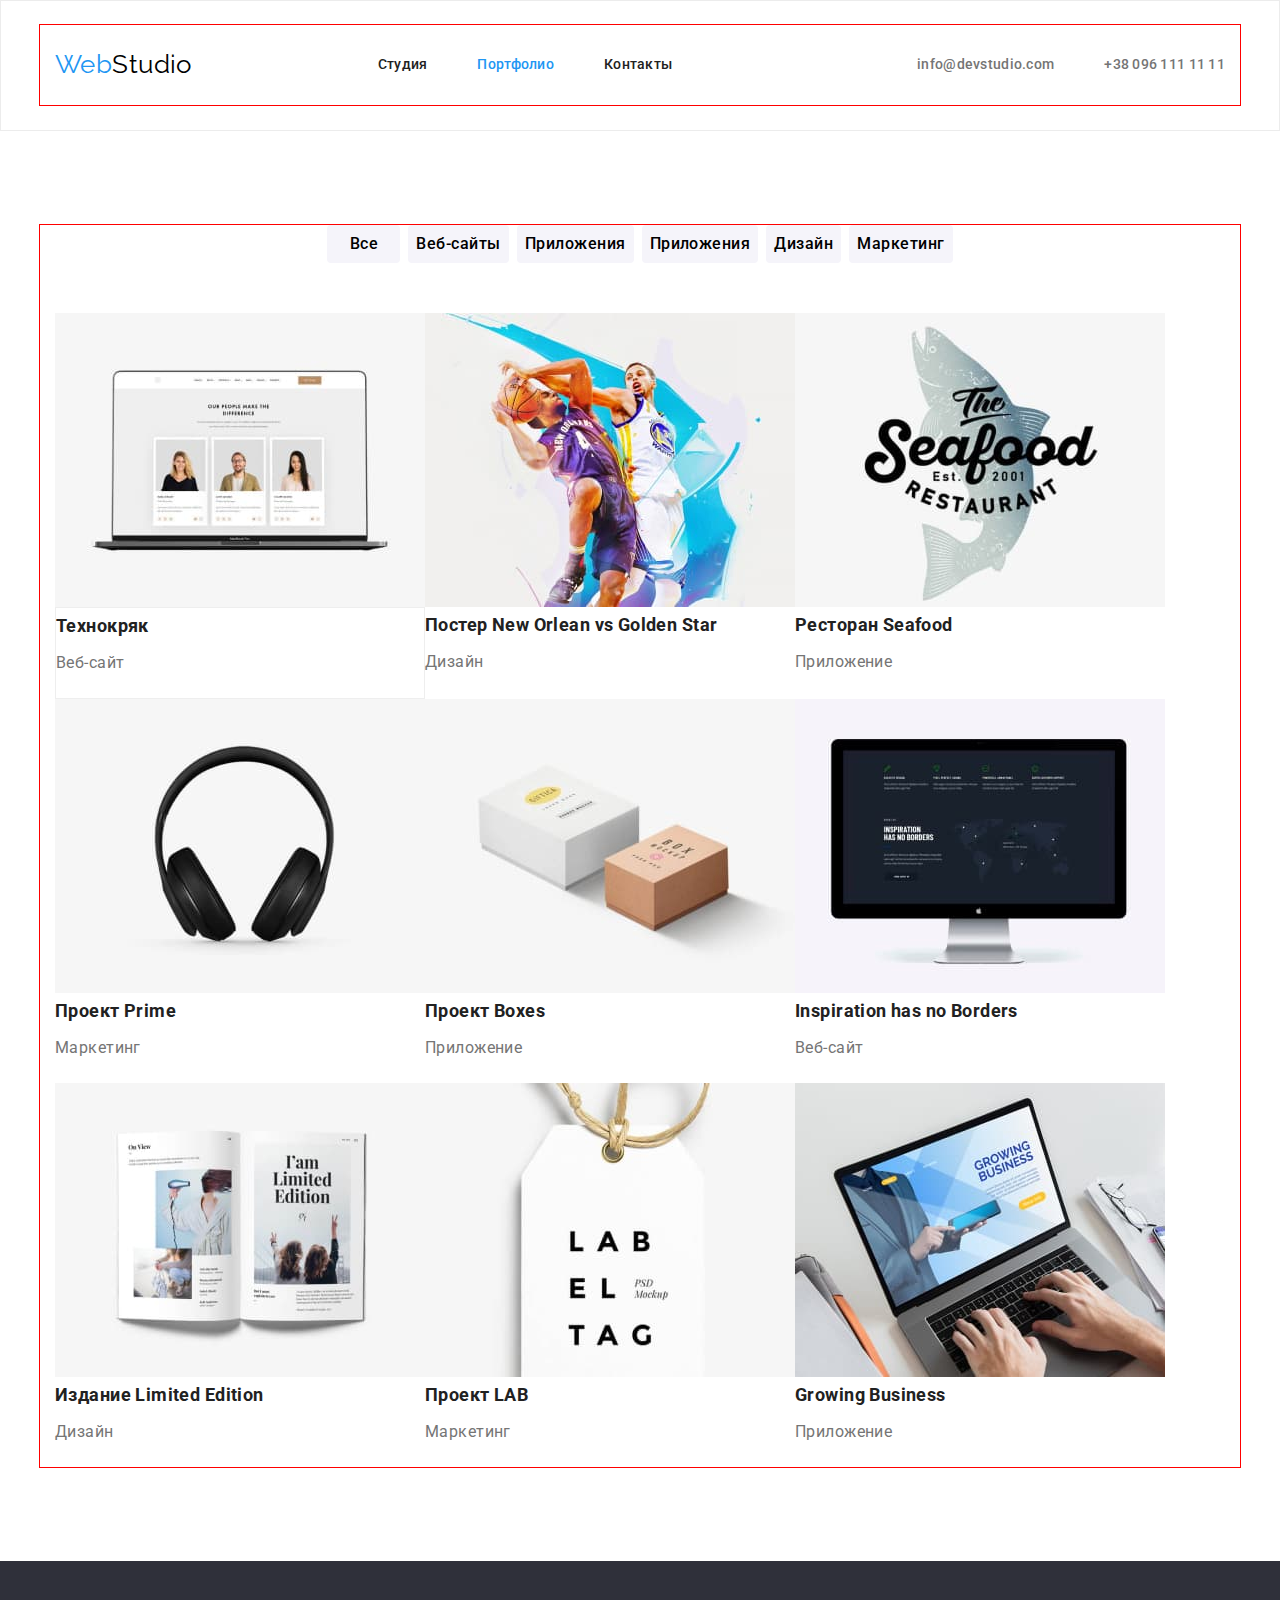
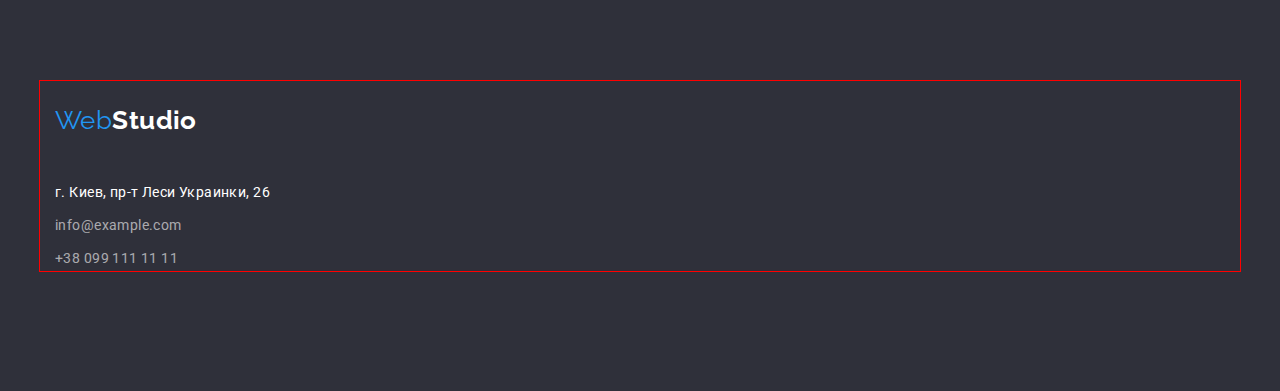
==== commit 1e9779a5: "added new" ====
--- a/portfolio.html
+++ b/portfolio.html
@@ -41,21 +41,26 @@
     <main>
 
         <section class="section-page">
-            <div class="container">
+ <div class="container">
                 <h1 class="portfolio-title">Портфолио</h1>
                 <ul class="filtr">
-                    <li><button type="button" class="link-filtr">Все</button></li>
-                    <li><button type="button" class="link-filtr">Веб-сайты</button></li>
-                    <li><button type="button" class="link-filtr">Приложения</button></li>
-                    <li><button type="button" class="link-filtr">Дизайн</button></li>
-                    <li><button type="button" class="link-filtr">Маркетинг</button></li>
+                    <li class="filtr-item"><button type="button" class="link-filtr">Все</button></li>
+                    <li class="filtr-item"><button type="button" class="link-filtr">Веб-сайты</button></li>
+                    <li class="filtr-item"><button type="button" class="link-filtr">Приложения</button></li>
+                    <li class="filtr-item"><button type="button" class="link-filtr">Приложения</button></li>
+                    <li class="filtr-item"><button type="button" class="link-filtr">Дизайн</button></li>
+                    <li class="filtr-item"><button type="button" class="link-filtr">Маркетинг</button></li>
                 </ul>
-                <ul class="page-list">
+                
+                <ul>
+            <div class="page-list">
                     <li>
                         <a href="" class="page-link">
                             <img src="./imges/img11.jpg" alt="сайт на монитореы" width="370">
+                            <div class="page-title-text">
                             <h2 class="title-link">Технокряк</h2>
                             <p class="page-text">Веб-сайт</p>
+                            </div>
                         </a>
                     </li>
 
@@ -74,7 +79,8 @@
                             <p class="page-text">Приложение</p>
                         </a>
                     </li>
-
+            </div>
+            <div class="page-list">
                     <li>
                         <a href="" class="page-link">
                             <img src="./imges/img14.jpg" alt="наушники" width="370">
@@ -98,7 +104,8 @@
                             <p class="page-text">Веб-сайт</p>
                         </a>
                     </li>
-
+                    </div>      
+                    <div class="page-list">
                     <li>
                         <a href="" class="page-link">
                             <img src="./imges/img17.jpg" alt="открытый журнал" width="370">
@@ -123,6 +130,7 @@
                         </a>
                     </li>
                 </ul>
+                </div>
             </div>
         </section>
 
--- a/css/main.css
+++ b/css/main.css
@@ -13,6 +13,7 @@
     --second-color-text: #757575;
     --color-fon-footer: #2F303A;
     --color-logo-second: #000000;
+    --color-border:#ECECEC;
 }
 
 * {
@@ -64,7 +65,8 @@
 .header {
     padding-top: 24px;
     padding-bottom: 25px;
-    
+    border: 1px solid
+     var(--color-border);
 }
 .header .container {
     display: flex;
@@ -123,6 +125,7 @@
 
 .auth-link {
     display: block;
+
     color: var(--second-color-text);
     text-decoration: none;
     font-weight: 500;
@@ -174,11 +177,13 @@
 /* -----button----- */
 .hero-btn {
     margin-bottom: 200px;
+    min-width: 200px;
+    height: 50px;
+    border-radius: 4px;
 
     background-color: var(--accent-color);
     color: var(--primary-bg-color);
     border-color: transparent;
-    border-radius: 4px;
     font-family: inherit;
     font-weight: 700;
     font-size: 16px;
@@ -271,6 +276,9 @@
     padding-top: 47px;
     padding-bottom: 94px;
 }
+.two-item + .two-item {
+    margin-left: 30px;
+}
 .two-section {
     display: flex;
     justify-content:space-around;
@@ -278,6 +286,9 @@
 .our-staff {
     display: flex;
   justify-content: space-around;
+}
+.staff-item + .staff-item {
+    margin-left: 30px;
 }
 
 .section-subtitlef {
@@ -298,12 +309,18 @@
 }
 
 .filtr {
-    padding-top: 94px;
+    display: flex;
+    justify-content: center;
     margin-bottom: 50px;
 }
+.filtr-item:not(:last-child) {
+    margin-right: 8px;
+}
 
 .link-filtr {
     display: block;
+    min-width: 73px;
+    height:38px ;
 
     background: var(--bg-color-button);
     border-radius: 4px;
@@ -312,9 +329,11 @@
     font-weight: 500;
     font-size: 16px;
     line-height: 1.63;
-    
-
-
+    text-align: center;
+    letter-spacing: 0.03em;
+}
+.page-list {
+    display: flex;
 }
 
 .page-link {
@@ -323,6 +342,9 @@
     height: 404px;
     margin-bottom: 30px;
 }
+.page-title-text {
+    border:1px solid #EEEEEE;
+}
 
 .title-link {
     margin-bottom: 4px;
@@ -331,17 +353,13 @@
     font-weight: 700;
     font-size: 18px;
     line-height: 2;
-    
-}
-
+}
 .page-text {
     margin-bottom: 20px;
 
     color: var(--second-color-text);
     font-size: 16px;
     line-height: 1.88;
-    
-
 }
 
 .section-page {
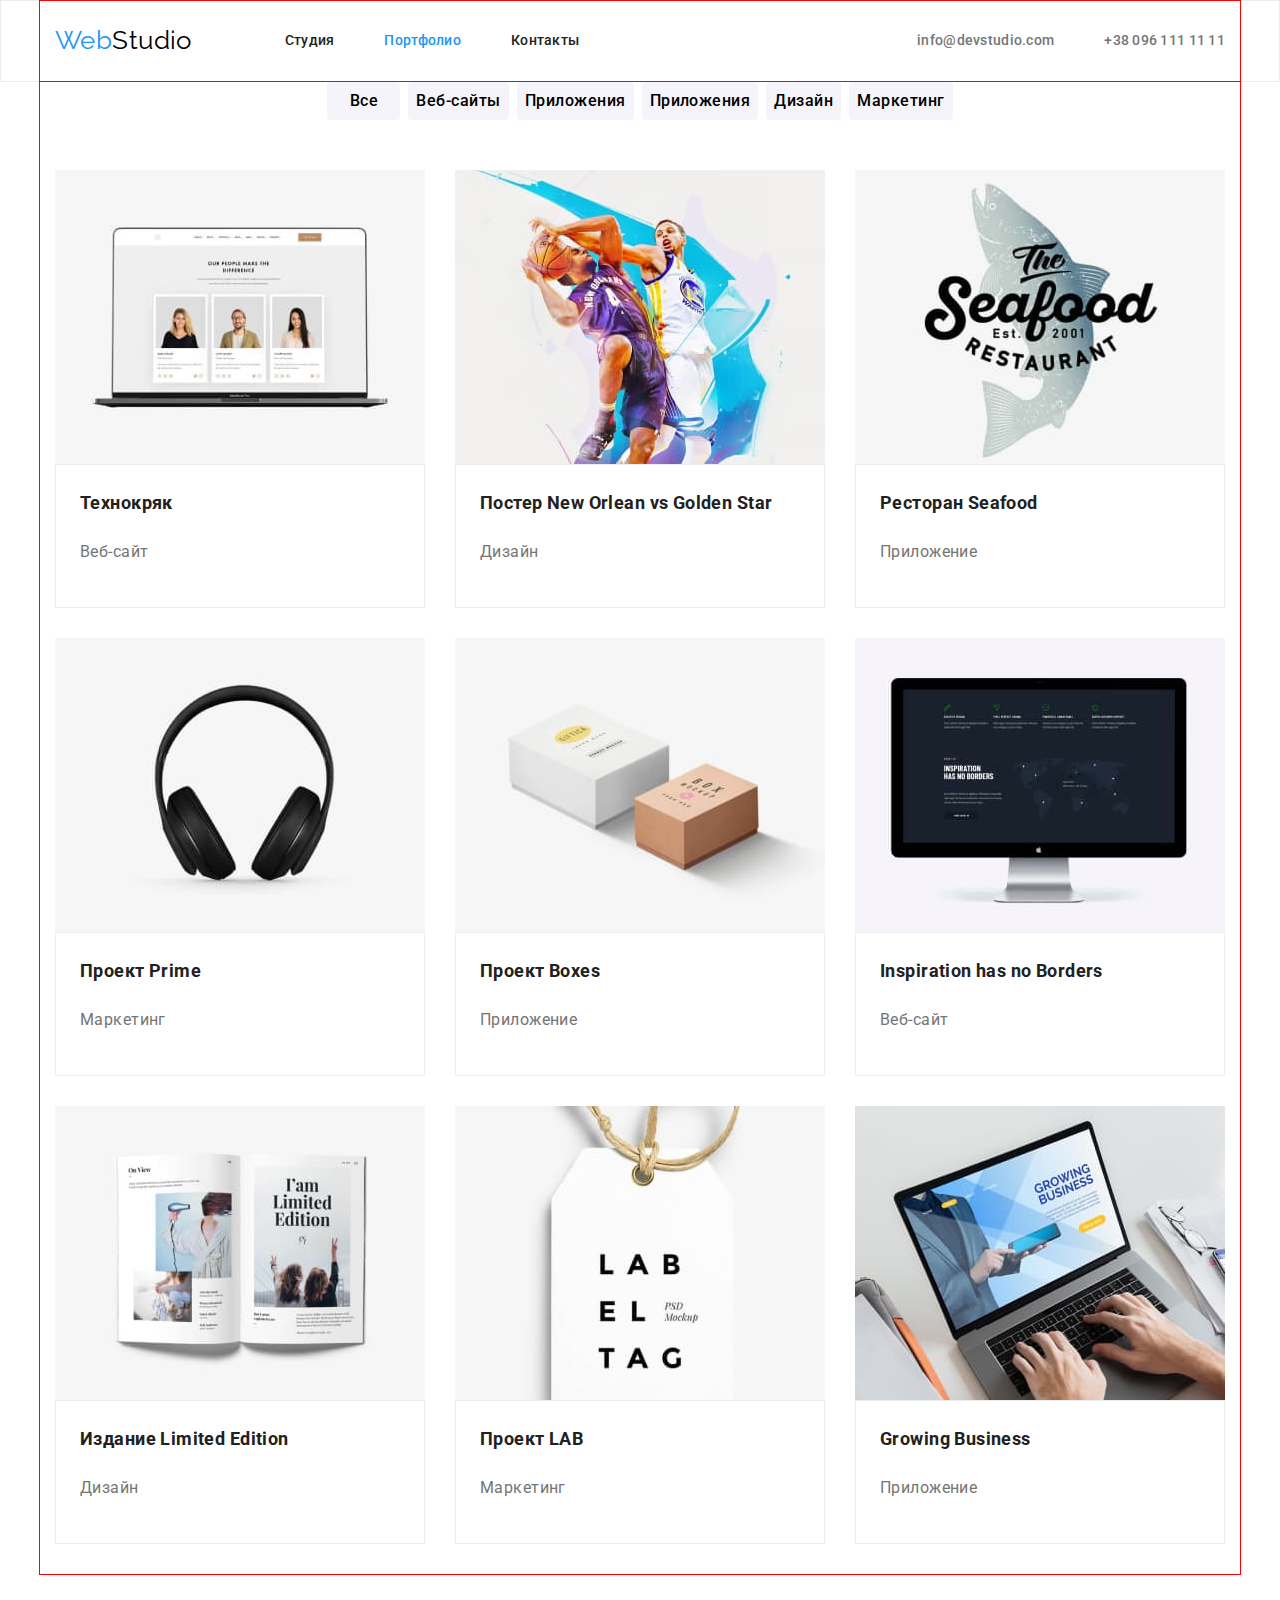
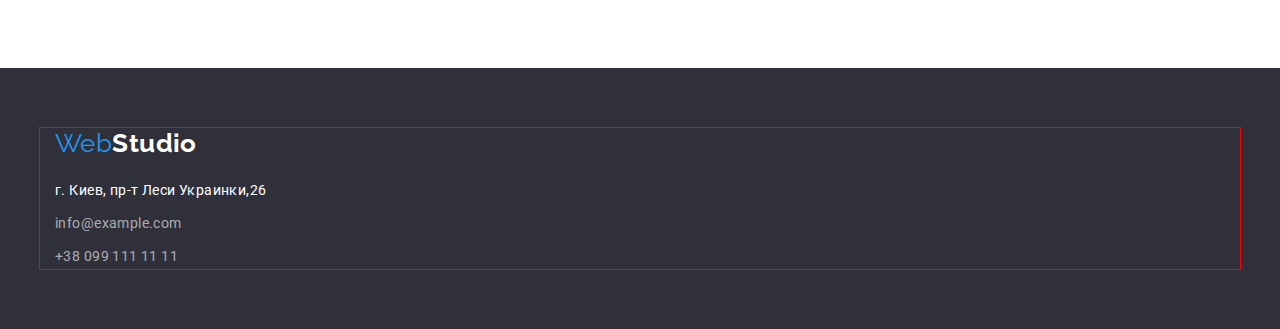
==== commit 05f89b50: "mistakes dz" ====
--- a/portfolio.html
+++ b/portfolio.html
@@ -30,13 +30,13 @@
                 </ul>
 
             </nav>
-            <div class="header-connect">
+           
             <ul class="auth-nav">
                 <li class="item"><a href="mailto:info@devstudio.com" class="auth-link">info@devstudio.com</a></li>
                 <li class="item"><a href="tel:++380961111111" class="auth-link">+38 096 111 11 11</a></li>
             </ul>
             </div>
-        </div>
+        
     </header>
     <main>
 
@@ -54,7 +54,7 @@
                 
                 <ul>
             <div class="page-list">
-                    <li>
+                    <li class="page-item">
                         <a href="" class="page-link">
                             <img src="./imges/img11.jpg" alt="сайт на монитореы" width="370">
                             <div class="page-title-text">
@@ -64,69 +64,85 @@
                         </a>
                     </li>
 
-                    <li>
+                    <li class="page-item">
                         <a href="" class="page-link">
                             <img src="./imges/img12.jpg" alt="спортсмены" width="370">
+                            <div class="page-title-text">
                             <h2 class="title-link">Постер New Orlean vs Golden Star</h2>
                             <p class="page-text">Дизайн</p>
+                            </div>
                         </a>
                     </li>
 
-                    <li>
+                    <li class="page-item">
                         <a href="" class="page-link">
                             <img src="./imges/img13.jpg" alt="эмблема" width="370">
+                            <div class="page-title-text">
                             <h2 class="title-link">Ресторан Seafood</h2>
                             <p class="page-text">Приложение</p>
+                            </div>
                         </a>
                     </li>
             </div>
             <div class="page-list">
-                    <li>
+                    <li class="page-item">
                         <a href="" class="page-link">
                             <img src="./imges/img14.jpg" alt="наушники" width="370">
+                            <div class="page-title-text">
                             <h2 class="title-link">Проект Prime</h2>
                             <p class="page-text">Маркетинг</p>
+                            </div>
                         </a>
                     </li>
 
-                    <li>
+                    <li class="page-item">
                         <a href="" class="page-link">
                             <img src="./imges/img15.jpg" alt="коробки" width="370">
+                            <div class="page-title-text">
                             <h2 class="title-link">Проект Boxes</h2>
                             <p class="page-text">Приложение</p>
+                            </div>
                         </a>
                     </li>
 
-                    <li>
+                    <li class="page-item">
                         <a href="" class="page-link">
                             <img src="./imges/img16.jpg" alt="темный монитор" width="370">
+                            <div class="page-title-text">
                             <h2 class="title-link">Inspiration has no Borders</h2>
                             <p class="page-text">Веб-сайт</p>
+                            </div>
                         </a>
                     </li>
                     </div>      
                     <div class="page-list">
-                    <li>
+                    <li class="page-item">
                         <a href="" class="page-link">
                             <img src="./imges/img17.jpg" alt="открытый журнал" width="370">
+                            <div class="page-title-text">
                             <h2 class="title-link">Издание Limited Edition</h2>
                             <p class="page-text">Дизайн</p>
+                            </div>
                         </a>
                     </li>
 
-                    <li>
+                    <li class="page-item">
                         <a href="" class="page-link">
                             <img src="./imges/img18.jpg" alt="бирка" width="370">
+                            <div class="page-title-text">
                             <h2 class="title-link">Проект LAB</h2>
                             <p class="page-text">Маркетинг</p>
+                            </div>
                         </a>
                     </li>
 
-                    <li>
+                    <li class="page-item">
                         <a href="" class="page-link">
                             <img src="./imges/img19.jpg" alt="ноутбук с проектом" width="370">
+                            <div class="page-title-text">
                             <h2 class="title-link">Growing Business</h2>
                             <p class="page-text">Приложение</p>
+                            </div>
                         </a>
                     </li>
                 </ul>
@@ -135,14 +151,13 @@
         </section>
 
     </main>
-    <footer class="footer">
+   
         <footer class="footer">
             <div class="container">
-                <a href="" class="logo" lang="en">Web<span class="logo-linkf">Studio</span></a>
+                <a href="" class="logo down" lang="en">Web<span class="logo-linkf">Studio</span></a>
                 <address>
                     <ul class="">
-                        <li><a href="https://goo.gl/maps/WqzxTPFfaruGA4N47" class="map">г. Киев, пр-т Леси Украинки,
-                                26</a></li>
+                        <li><a href="https://goo.gl/maps/WqzxTPFfaruGA4N47" class="map">г. Киев, пр-т Леси Украинки,26</a></li>
                         <li><a href="mailto:info@example.com" class="mail">info@example.com</a></li>
                         <li><a href="tel:+380991111111" class="tel">+38 099 111 11 11</a></li>
                     </ul>
--- a/css/main.css
+++ b/css/main.css
@@ -28,7 +28,7 @@
     letter-spacing: 0.03em;
 }
 
-p,
+
 h1,
 h2,
 h3,
@@ -63,9 +63,7 @@
 
 /*-------heder-----*/
 .header {
-    padding-top: 24px;
-    padding-bottom: 25px;
-    border: 1px solid
+     border: 1px solid
      var(--color-border);
 }
 .header .container {
@@ -78,9 +76,7 @@
 
 .logo {
     display: inline-block;
-    margin-right: 93px;
-    padding-top:24px ;
-    padding-bottom:25px ;
+  
 
     color: var(--accent-color);
     text-decoration: none;
@@ -93,14 +89,18 @@
 .logo-link {
     display: inline-block;
     margin-right: 93px;
+    padding-top: 24px;
+    padding-bottom: 25px;
+ 
+  
 
     color: var(--color-logo-second);
     text-decoration: none;
 }
 .site-nav {
     display: flex;
-    
-}
+}
+
 .site-nav .link {
     display: block;
     padding-top: 32px;
@@ -125,6 +125,8 @@
 
 .auth-link {
     display: block;
+    padding-top: 32px;
+    padding-bottom: 32px;
 
     color: var(--second-color-text);
     text-decoration: none;
@@ -134,6 +136,7 @@
 }
 .auth-nav {
     display: flex;
+    margin-left: auto;
     
 }
 
@@ -145,9 +148,6 @@
 
 .site-nav .link.current {
     color: var(--accent-color);
-}
-.header-connect {
-    margin-left: auto;
 }
 .item:not(:last-child) {
     margin-right: 50px;
@@ -157,13 +157,13 @@
     background-color: var(--color-fon-footer);
     color: var(--primary-bg-color);
     text-align: center;
+    padding-top: 200px;
+    padding-bottom: 200px;
 }
 
 .hero-title {
-    margin-bottom: 30px;
-    padding-top: 200px;
-    padding-left: 250px;
-    padding-right: 250px;
+   margin: 0 auto;
+    width: 696px;
 
     font-weight: 900;
     font-size: 44px;
@@ -176,10 +176,10 @@
 
 /* -----button----- */
 .hero-btn {
-    margin-bottom: 200px;
     min-width: 200px;
     height: 50px;
     border-radius: 4px;
+    margin-top: 30px;
 
     background-color: var(--accent-color);
     color: var(--primary-bg-color);
@@ -197,7 +197,7 @@
 /*-------main------*/
 .section-one {
     padding-top: 94px;
-    padding-bottom: 47px;
+    padding-bottom: 94px;
 }
 
 .feature-list {
@@ -205,7 +205,6 @@
     padding-bottom: 94px;
 
     background-color: var(--bg-color-button);
-    
 }
 
 .section-about {
@@ -234,7 +233,11 @@
     font-weight: 700;
     font-size: 14px;
     line-height: 1.14;
-    
+    text-transform: uppercase;
+    
+}
+.one-item:not(:last-child) {
+    margin-right: 30px;
 }
 
 .title-name {
@@ -248,10 +251,12 @@
 }
 
 .coommand-name {
-    padding: 30px 70px;
-
+    padding: 30px 0;
+    border: 1px solid #EEEEEE;
+    border-radius: 0px 0px 4px 4px;
+  
     text-align: center;
-    
+    background: #FFFFFF;
 }
 
 .section-title {
@@ -264,34 +269,35 @@
 
 .section-subtitle {
     width: 270px;
-    height: 75px;
-    margin-right: 30px;
+    margin-top: 0;
+    margin-bottom: 0;
+    
 
     color: var(--second-color-text);
     line-height: 1.71;
 }
 
 .section-two {
-   
-    padding-top: 47px;
+   padding-top: 0;
     padding-bottom: 94px;
 }
-.two-item + .two-item {
-    margin-left: 30px;
+.two-item:not(:last-child) {
+    margin-right: 30px;
 }
 .two-section {
     display: flex;
-    justify-content:space-around;
 }
 .our-staff {
     display: flex;
-  justify-content: space-around;
-}
-.staff-item + .staff-item {
-    margin-left: 30px;
+}
+.staff-item:not(:last-child) {
+    margin-right: 30px;
 }
 
 .section-subtitlef {
+    margin-top: 0;
+    margin-bottom: 0;
+
     color: var(--second-color-text);
     font-size: 16px;
     line-height: 1.19;
@@ -335,6 +341,10 @@
 .page-list {
     display: flex;
 }
+.page-item:not(:last-child) {
+margin-right: 30px;
+margin-bottom: 30px;
+}
 
 .page-link {
     text-decoration: none;
@@ -343,7 +353,11 @@
     margin-bottom: 30px;
 }
 .page-title-text {
+    margin-top: 0;
+    margin-bottom: 0;
+
     border:1px solid #EEEEEE;
+    padding: 20px 24px;
 }
 
 .title-link {
@@ -363,7 +377,6 @@
 }
 
 .section-page {
-    padding-top: 94px;
     padding-bottom: 94px;
 }
 
@@ -379,13 +392,16 @@
 
 .logo-linkf {
     display: inline-block;
-    margin-bottom: 20px;
+   
 
     color: var(--primary-bg-color);
     font-weight: 700;
     font-size: 26px;
     line-height: 1.19;
     
+}
+.down {
+margin-bottom: 20px;
 }
 
 .map {
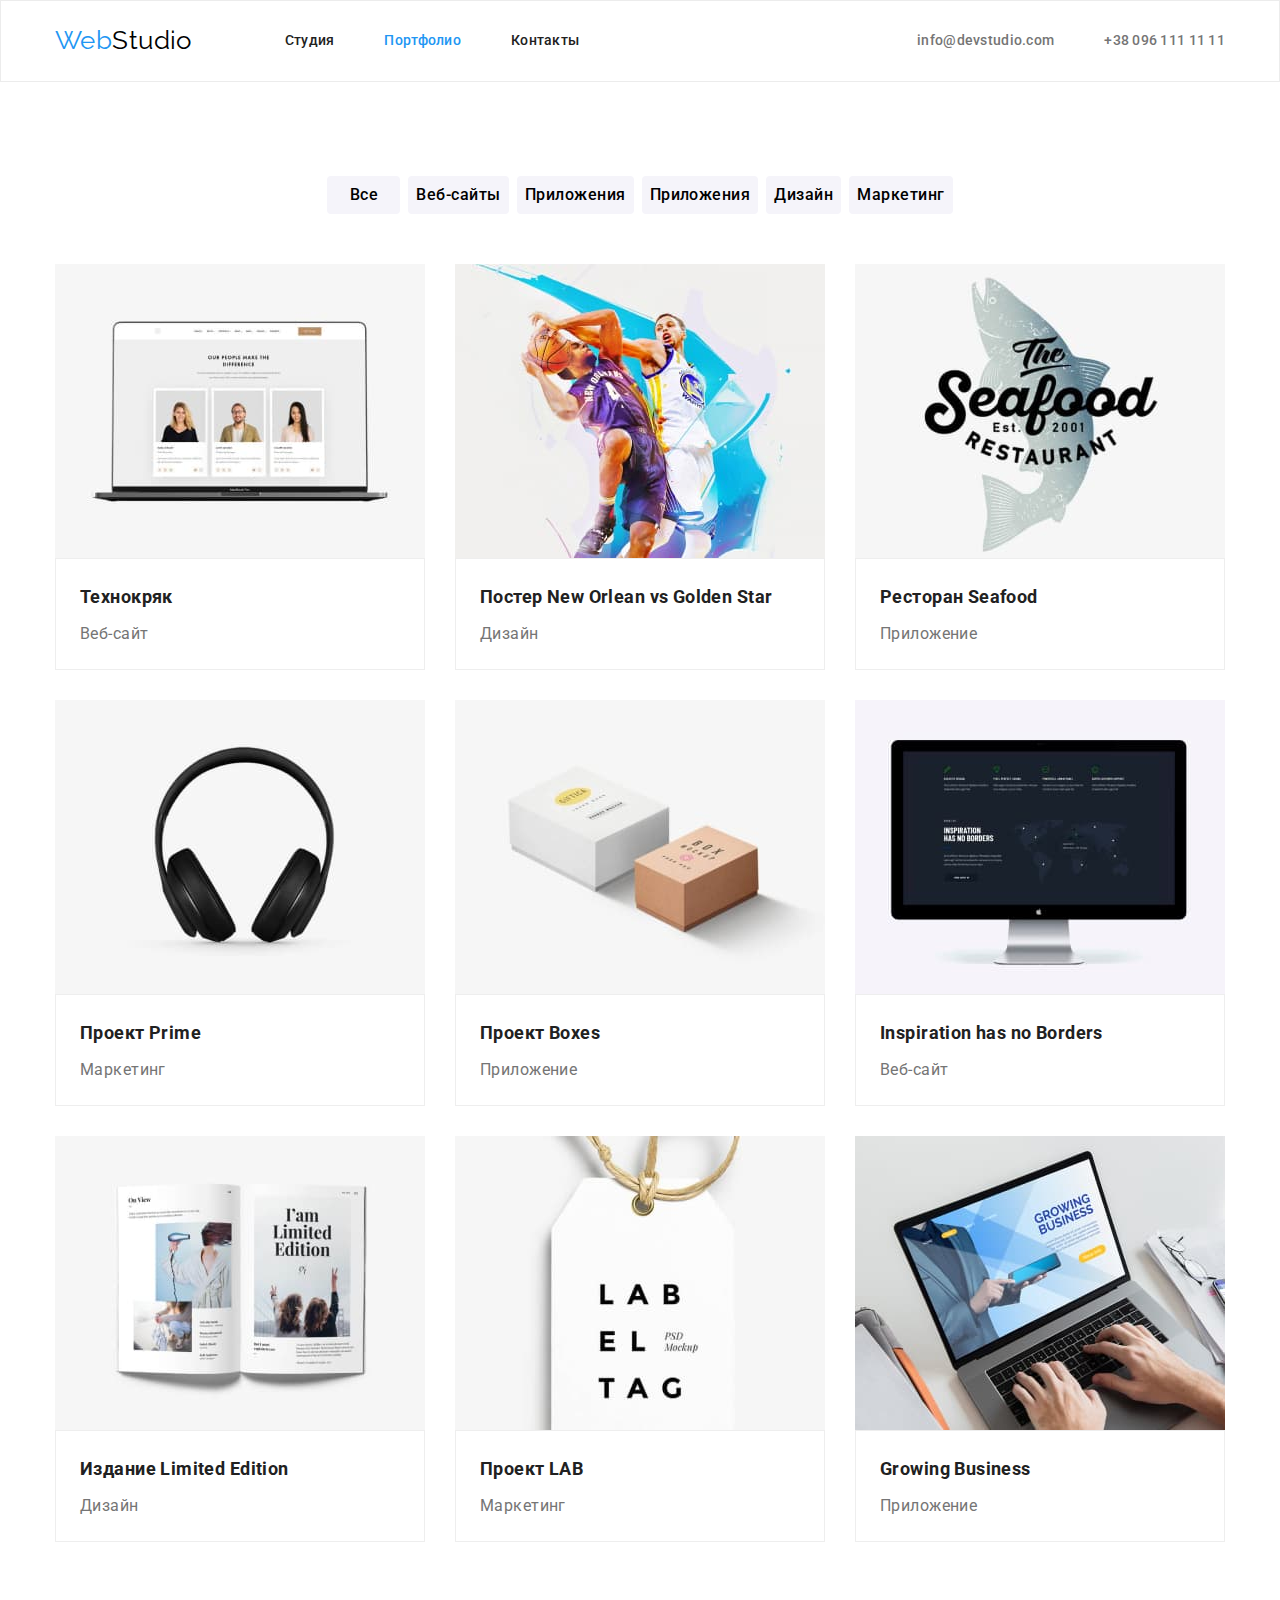
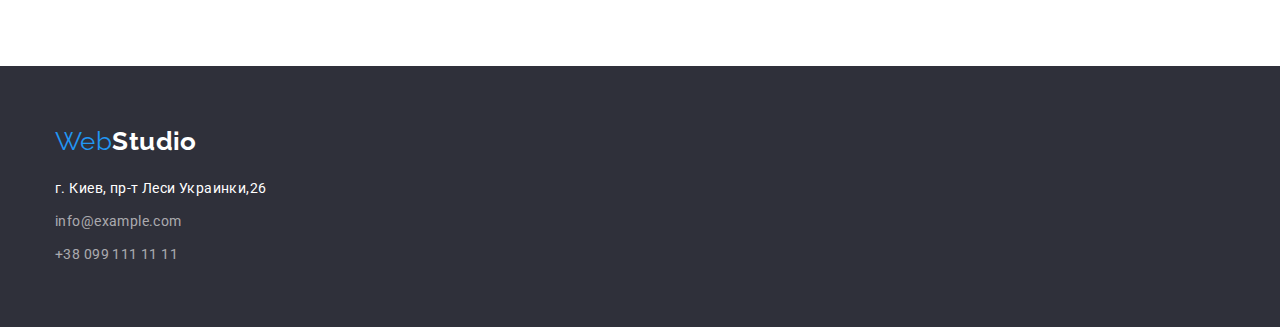
==== commit b62c0f14: "added dz3" ====
--- a/portfolio.html
+++ b/portfolio.html
@@ -52,19 +52,25 @@
                     <li class="filtr-item"><button type="button" class="link-filtr">Маркетинг</button></li>
                 </ul>
                 
+            
                 <ul>
-            <div class="page-list">
-                    <li class="page-item">
+                    <div class="page-list">
+                      
+                    <li>
+                    <div class="page-item">
                         <a href="" class="page-link">
                             <img src="./imges/img11.jpg" alt="сайт на монитореы" width="370">
                             <div class="page-title-text">
                             <h2 class="title-link">Технокряк</h2>
                             <p class="page-text">Веб-сайт</p>
-                            </div>
+                        </div>
                         </a>
+                        </div>
                     </li>
-
-                    <li class="page-item">
+                   
+                    
+                    <li>
+                        <div class="page-item">
                         <a href="" class="page-link">
                             <img src="./imges/img12.jpg" alt="спортсмены" width="370">
                             <div class="page-title-text">
@@ -72,9 +78,12 @@
                             <p class="page-text">Дизайн</p>
                             </div>
                         </a>
+                        </div>
                     </li>
-
-                    <li class="page-item">
+                    
+                    
+                    <li>
+                        <div class="page-item">
                         <a href="" class="page-link">
                             <img src="./imges/img13.jpg" alt="эмблема" width="370">
                             <div class="page-title-text">
@@ -82,20 +91,25 @@
                             <p class="page-text">Приложение</p>
                             </div>
                         </a>
+                        </div>
                     </li>
-            </div>
-            <div class="page-list">
-                    <li class="page-item">
+                    
+                    
+                        <li >
+                            <div class="page-item">
                         <a href="" class="page-link">
                             <img src="./imges/img14.jpg" alt="наушники" width="370">
-                            <div class="page-title-text">
+                        <div class="page-title-text">
                             <h2 class="title-link">Проект Prime</h2>
                             <p class="page-text">Маркетинг</p>
-                            </div>
+                        </div>
                         </a>
+                        </div>
                     </li>
-
-                    <li class="page-item">
+                   
+                    
+                    <li>
+                        <div class="page-item">
                         <a href="" class="page-link">
                             <img src="./imges/img15.jpg" alt="коробки" width="370">
                             <div class="page-title-text">
@@ -103,9 +117,12 @@
                             <p class="page-text">Приложение</p>
                             </div>
                         </a>
+                        </div>
                     </li>
-
-                    <li class="page-item">
+                   
+                    
+                    <li>
+                        <div class="page-item">
                         <a href="" class="page-link">
                             <img src="./imges/img16.jpg" alt="темный монитор" width="370">
                             <div class="page-title-text">
@@ -113,10 +130,12 @@
                             <p class="page-text">Веб-сайт</p>
                             </div>
                         </a>
+                        </div>
                     </li>
-                    </div>      
-                    <div class="page-list">
-                    <li class="page-item">
+                    
+                    
+                    <li>
+                        <div class="page-item">
                         <a href="" class="page-link">
                             <img src="./imges/img17.jpg" alt="открытый журнал" width="370">
                             <div class="page-title-text">
@@ -124,9 +143,12 @@
                             <p class="page-text">Дизайн</p>
                             </div>
                         </a>
+                        </div>
                     </li>
-
-                    <li class="page-item">
+                    
+                    
+                    <li>
+                        <div class="page-item">
                         <a href="" class="page-link">
                             <img src="./imges/img18.jpg" alt="бирка" width="370">
                             <div class="page-title-text">
@@ -134,9 +156,12 @@
                             <p class="page-text">Маркетинг</p>
                             </div>
                         </a>
+                        </div>
                     </li>
-
-                    <li class="page-item">
+                   
+                    
+                    <li>
+                        <div class="page-item">
                         <a href="" class="page-link">
                             <img src="./imges/img19.jpg" alt="ноутбук с проектом" width="370">
                             <div class="page-title-text">
@@ -144,9 +169,13 @@
                             <p class="page-text">Приложение</p>
                             </div>
                         </a>
+                        </div>
                     </li>
+                   
+                    </div>
                 </ul>
-                </div>
+                
+              
             </div>
         </section>
 
--- a/css/main.css
+++ b/css/main.css
@@ -27,8 +27,8 @@
     font-size: 14px;
     letter-spacing: 0.03em;
 }
-
-
+/* ------utilities----- */
+p,
 h1,
 h2,
 h3,
@@ -58,18 +58,20 @@
     margin: 0 auto;
     padding-left: 15px;
     padding-right: 15px;
-    outline: 1px solid red;
 }
 
 /*-------heder-----*/
+
 .header {
      border: 1px solid
      var(--color-border);
 }
+
 .header .container {
     display: flex;
     align-items: center;
 }
+
 .main-nav {
     display:flex;
 }
@@ -77,7 +79,6 @@
 .logo {
     display: inline-block;
   
-
     color: var(--accent-color);
     text-decoration: none;
     font-family: Raleway;
@@ -92,11 +93,10 @@
     padding-top: 24px;
     padding-bottom: 25px;
  
-  
-
     color: var(--color-logo-second);
     text-decoration: none;
 }
+
 .site-nav {
     display: flex;
 }
@@ -134,12 +134,11 @@
     line-height: 1.14;
     letter-spacing: 0.02em;
 }
+
 .auth-nav {
     display: flex;
     margin-left: auto;
-    
-}
-
+}
 
 .auth-link:hover,
 .auth-link:focus {
@@ -149,10 +148,13 @@
 .site-nav .link.current {
     color: var(--accent-color);
 }
+
 .item:not(:last-child) {
     margin-right: 50px;
 }
+
 /* ---hero-------- */
+
 .hero {
     background-color: var(--color-fon-footer);
     color: var(--primary-bg-color);
@@ -170,11 +172,10 @@
     line-height: 1.36;
     letter-spacing: 0.06em;
     text-transform: uppercase;
-
-    
 }
 
 /* -----button----- */
+
 .hero-btn {
     min-width: 200px;
     height: 50px;
@@ -194,7 +195,9 @@
 .hero-btn:focus {
     background: var(--accent-color);
 }
+
 /*-------main------*/
+
 .section-one {
     padding-top: 94px;
     padding-bottom: 94px;
@@ -214,6 +217,7 @@
     line-height: 1.17;
     text-align: center;
 }
+
 .one-section {
     display: flex;
 }
@@ -223,7 +227,6 @@
     margin-bottom: 50px;
 
     color: var(--title-text-color);
-    
 }
 
 .title {
@@ -234,8 +237,8 @@
     font-size: 14px;
     line-height: 1.14;
     text-transform: uppercase;
-    
-}
+}
+
 .one-item:not(:last-child) {
     margin-right: 30px;
 }
@@ -247,7 +250,6 @@
     font-weight: 500;
     font-size: 16px;
     line-height: 1.19;
-    
 }
 
 .coommand-name {
@@ -272,7 +274,6 @@
     margin-top: 0;
     margin-bottom: 0;
     
-
     color: var(--second-color-text);
     line-height: 1.71;
 }
@@ -281,15 +282,19 @@
    padding-top: 0;
     padding-bottom: 94px;
 }
+
 .two-item:not(:last-child) {
     margin-right: 30px;
 }
+
 .two-section {
     display: flex;
 }
+
 .our-staff {
     display: flex;
 }
+
 .staff-item:not(:last-child) {
     margin-right: 30px;
 }
@@ -304,6 +309,11 @@
 }
 
 /*------page2------*/
+
+.section-page {
+    padding-top: 94px;
+    padding-bottom: 94px;
+}
 .portfolio-title {
     display: none;
 }
@@ -319,6 +329,7 @@
     justify-content: center;
     margin-bottom: 50px;
 }
+
 .filtr-item:not(:last-child) {
     margin-right: 8px;
 }
@@ -338,21 +349,35 @@
     text-align: center;
     letter-spacing: 0.03em;
 }
+
 .page-list {
     display: flex;
-}
-.page-item:not(:last-child) {
-margin-right: 30px;
+    flex-wrap: wrap;
+    justify-content: space-between;
+ }
+
+.page-item:nth-child(3n) {
+margin-right: 0;
+
+
+}
+.page-item {
+width: 370px;
 margin-bottom: 30px;
 }
 
+
 .page-link {
+
     text-decoration: none;
     width: 370px;
     height: 404px;
+    margin-right: 0;
     margin-bottom: 30px;
 }
+
 .page-title-text {
+    width: 370px;
     margin-top: 0;
     margin-bottom: 0;
 
@@ -368,16 +393,12 @@
     font-size: 18px;
     line-height: 2;
 }
+
 .page-text {
-    margin-bottom: 20px;
-
+    padding: 0;
     color: var(--second-color-text);
     font-size: 16px;
     line-height: 1.88;
-}
-
-.section-page {
-    padding-bottom: 94px;
 }
 
 /*------footer------*/
@@ -386,20 +407,17 @@
     padding-bottom: 60px;
 
     background-color: var(--color-fon-footer);
-    
-
 }
 
 .logo-linkf {
     display: inline-block;
    
-
     color: var(--primary-bg-color);
     font-weight: 700;
     font-size: 26px;
     line-height: 1.19;
-    
-}
+}
+
 .down {
 margin-bottom: 20px;
 }
@@ -414,7 +432,6 @@
     font-weight: 400;
     font-size: 14px;
     line-height: 1.71;
-    
 }
 
 .mail {
@@ -430,7 +447,6 @@
     font-weight: 400;
     font-size: 14px;
     line-height: 1.71;
-
 }
 
 .mail:hover,
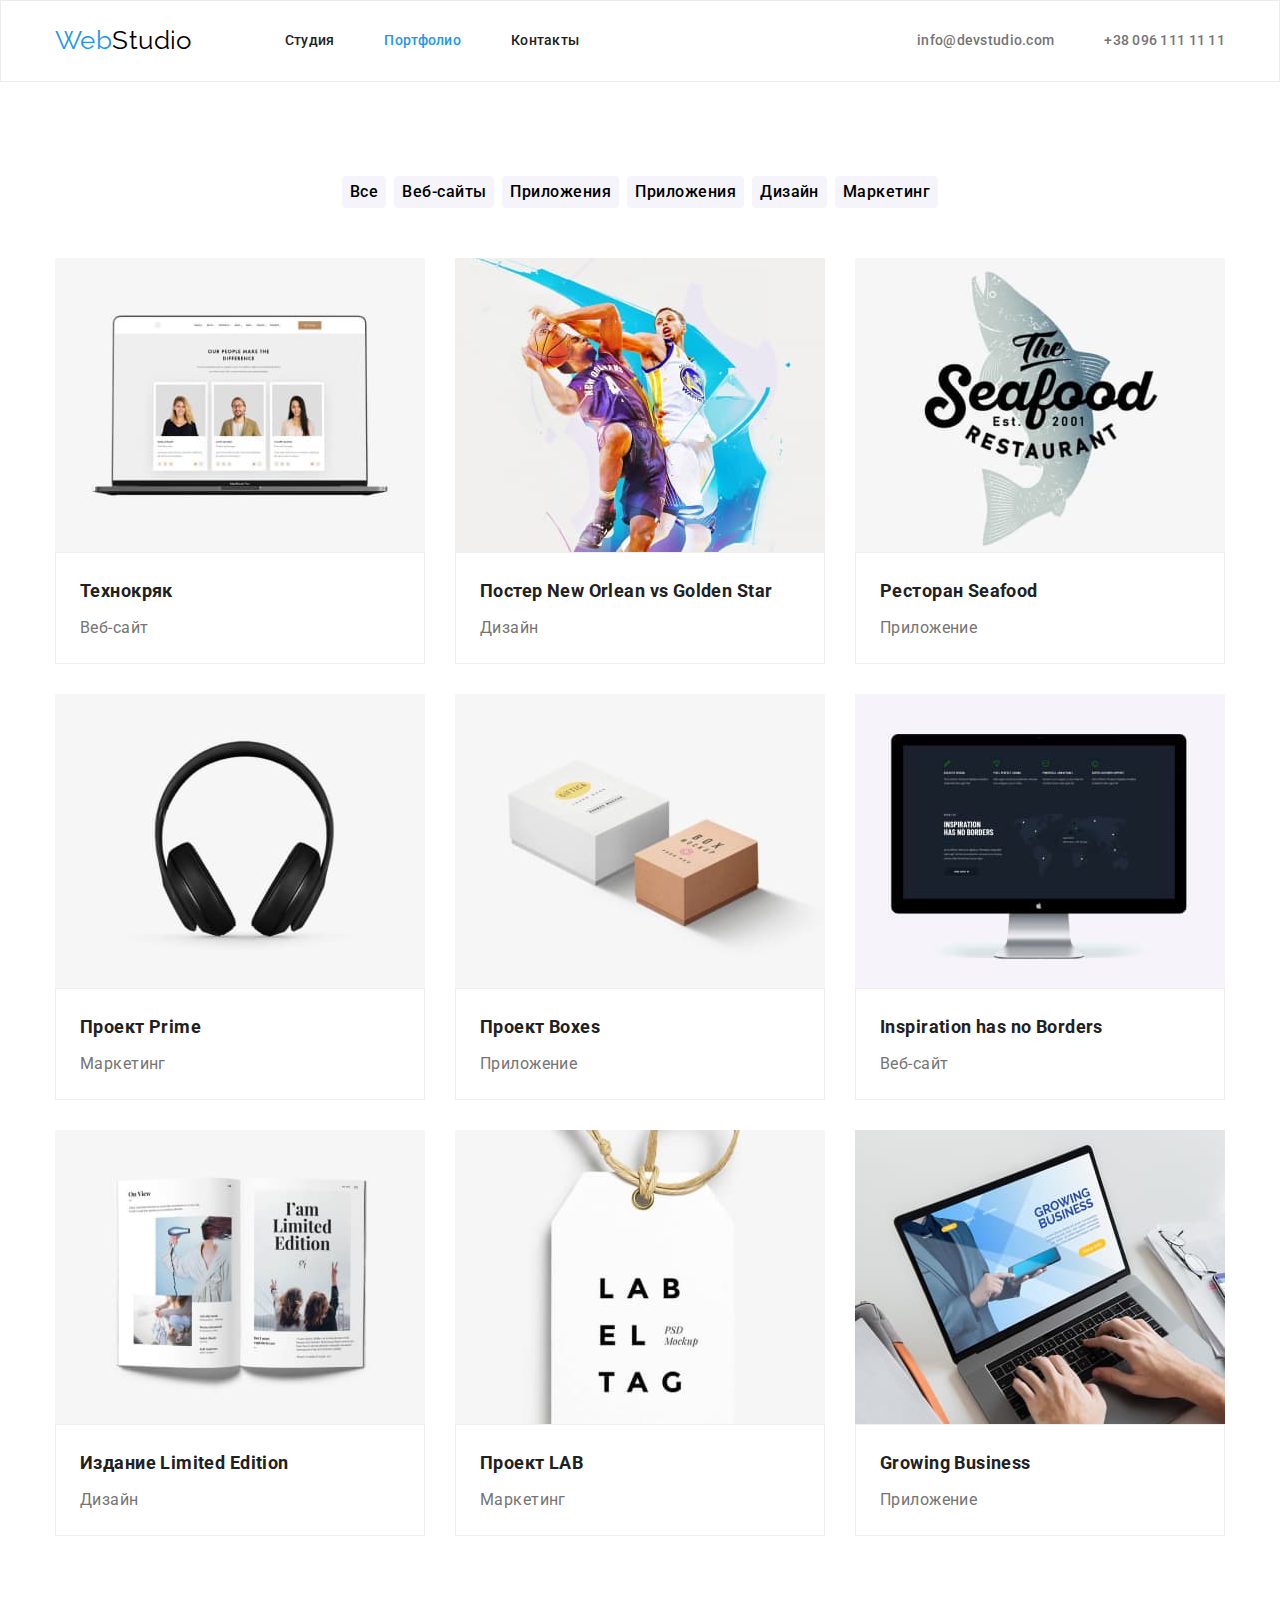
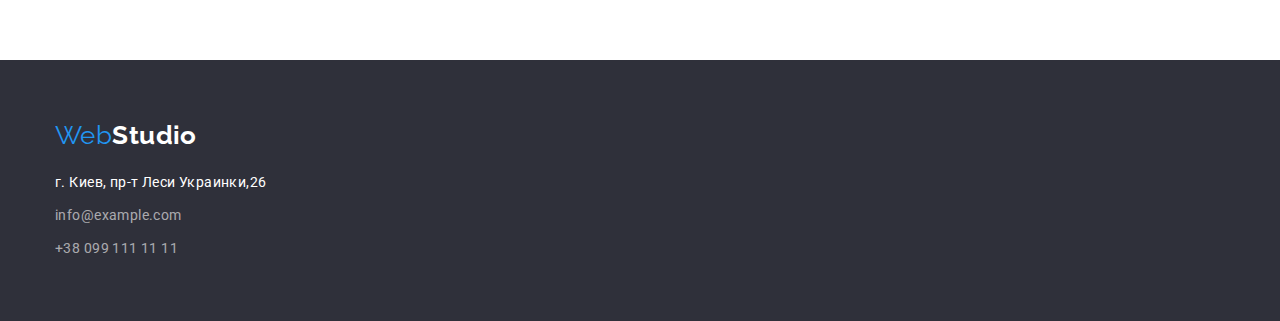
==== commit 59e2a672: "added repear dz3" ====
--- a/portfolio.html
+++ b/portfolio.html
@@ -53,11 +53,11 @@
                 </ul>
                 
             
-                <ul>
-                    <div class="page-list">
+                <ul class="page-list">
+                  
                       
-                    <li>
-                    <div class="page-item">
+                    <li class="item-page">
+                 
                         <a href="" class="page-link">
                             <img src="./imges/img11.jpg" alt="сайт на монитореы" width="370">
                             <div class="page-title-text">
@@ -65,12 +65,12 @@
                             <p class="page-text">Веб-сайт</p>
                         </div>
                         </a>
-                        </div>
+                       
                     </li>
                    
                     
-                    <li>
-                        <div class="page-item">
+                    <li class="item-page">
+                     
                         <a href="" class="page-link">
                             <img src="./imges/img12.jpg" alt="спортсмены" width="370">
                             <div class="page-title-text">
@@ -78,12 +78,12 @@
                             <p class="page-text">Дизайн</p>
                             </div>
                         </a>
-                        </div>
+                       
                     </li>
                     
                     
-                    <li>
-                        <div class="page-item">
+                    <li class="item-page">
+                       
                         <a href="" class="page-link">
                             <img src="./imges/img13.jpg" alt="эмблема" width="370">
                             <div class="page-title-text">
@@ -91,12 +91,12 @@
                             <p class="page-text">Приложение</p>
                             </div>
                         </a>
-                        </div>
+                        
                     </li>
                     
                     
-                        <li >
-                            <div class="page-item">
+                        <li class="item-page">
+                           
                         <a href="" class="page-link">
                             <img src="./imges/img14.jpg" alt="наушники" width="370">
                         <div class="page-title-text">
@@ -104,12 +104,12 @@
                             <p class="page-text">Маркетинг</p>
                         </div>
                         </a>
-                        </div>
+                      
                     </li>
                    
                     
-                    <li>
-                        <div class="page-item">
+                    <li class="item-page">
+                        
                         <a href="" class="page-link">
                             <img src="./imges/img15.jpg" alt="коробки" width="370">
                             <div class="page-title-text">
@@ -117,12 +117,12 @@
                             <p class="page-text">Приложение</p>
                             </div>
                         </a>
-                        </div>
+                      
                     </li>
                    
                     
-                    <li>
-                        <div class="page-item">
+                    <li class="item-page">
+                       
                         <a href="" class="page-link">
                             <img src="./imges/img16.jpg" alt="темный монитор" width="370">
                             <div class="page-title-text">
@@ -130,12 +130,12 @@
                             <p class="page-text">Веб-сайт</p>
                             </div>
                         </a>
-                        </div>
+                      
                     </li>
                     
                     
-                    <li>
-                        <div class="page-item">
+                    <li class="item-page">
+                       
                         <a href="" class="page-link">
                             <img src="./imges/img17.jpg" alt="открытый журнал" width="370">
                             <div class="page-title-text">
@@ -143,12 +143,12 @@
                             <p class="page-text">Дизайн</p>
                             </div>
                         </a>
-                        </div>
+                    
                     </li>
                     
                     
-                    <li>
-                        <div class="page-item">
+                    <li class="item-page">
+                       
                         <a href="" class="page-link">
                             <img src="./imges/img18.jpg" alt="бирка" width="370">
                             <div class="page-title-text">
@@ -156,12 +156,12 @@
                             <p class="page-text">Маркетинг</p>
                             </div>
                         </a>
-                        </div>
+                    
                     </li>
                    
                     
-                    <li>
-                        <div class="page-item">
+                    <li class="item-page">
+                       
                         <a href="" class="page-link">
                             <img src="./imges/img19.jpg" alt="ноутбук с проектом" width="370">
                             <div class="page-title-text">
@@ -169,10 +169,9 @@
                             <p class="page-text">Приложение</p>
                             </div>
                         </a>
-                        </div>
+                      
                     </li>
-                   
-                    </div>
+                  
                 </ul>
                 
               
--- a/css/main.css
+++ b/css/main.css
@@ -254,7 +254,7 @@
 
 .coommand-name {
     padding: 30px 0;
-    border: 1px solid #EEEEEE;
+    
     border-radius: 0px 0px 4px 4px;
   
     text-align: center;
@@ -298,6 +298,9 @@
 .staff-item:not(:last-child) {
     margin-right: 30px;
 }
+.staff-item {
+    border: 1px solid #EEEEEE;
+}
 
 .section-subtitlef {
     margin-top: 0;
@@ -336,8 +339,7 @@
 
 .link-filtr {
     display: block;
-    min-width: 73px;
-    height:38px ;
+    padding: 6px 22 px;
 
     background: var(--bg-color-button);
     border-radius: 4px;
@@ -355,17 +357,10 @@
     flex-wrap: wrap;
     justify-content: space-between;
  }
-
-.page-item:nth-child(3n) {
-margin-right: 0;
-
-
-}
-.page-item {
-width: 370px;
-margin-bottom: 30px;
-}
-
+.item-page {
+   
+    margin-bottom: 30px;
+}
 
 .page-link {
 
@@ -377,10 +372,6 @@
 }
 
 .page-title-text {
-    width: 370px;
-    margin-top: 0;
-    margin-bottom: 0;
-
     border:1px solid #EEEEEE;
     padding: 20px 24px;
 }
